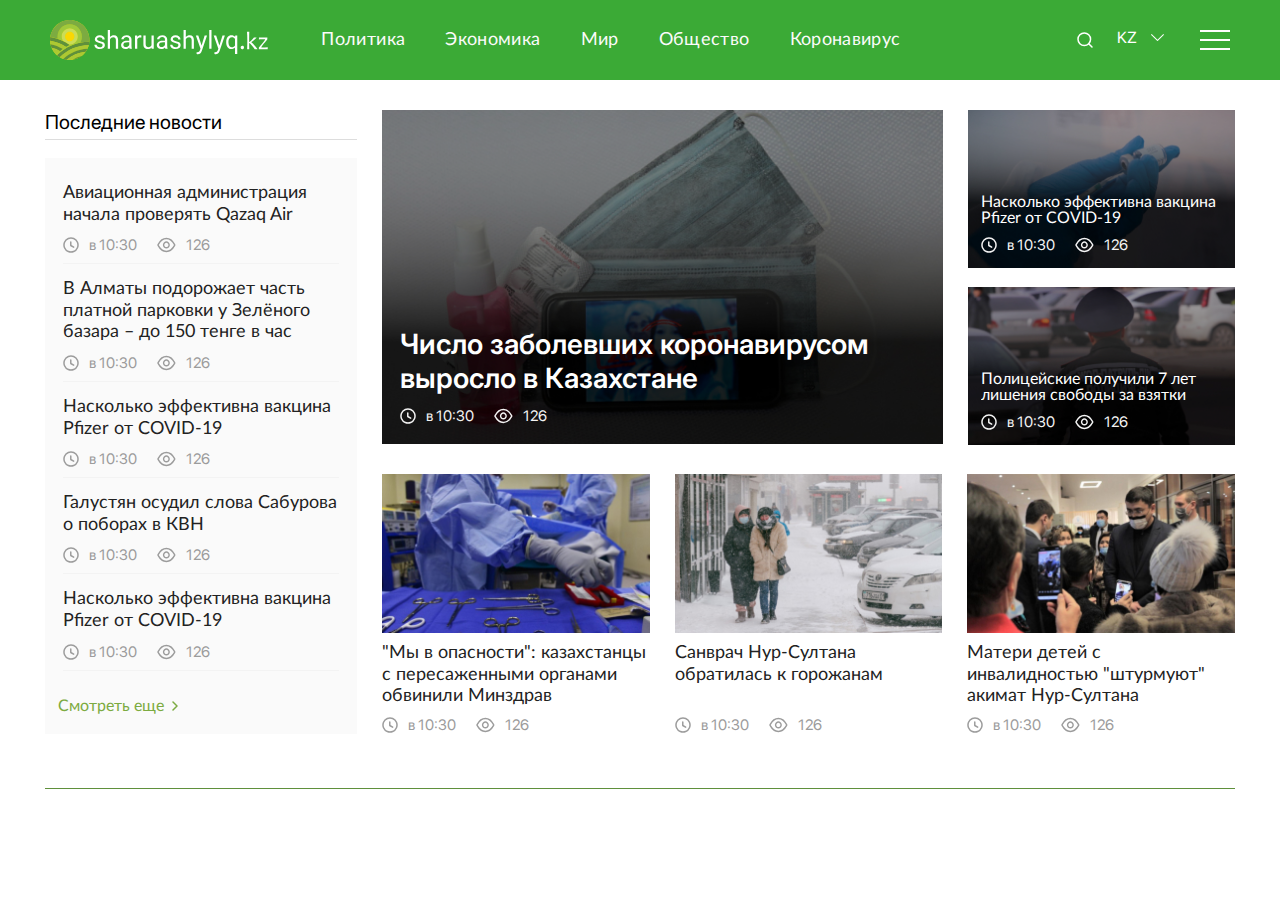
==== index.html @ c1988537 "finished block__1 - responsive" ====
<!DOCTYPE html>
<html lang="en">
  <head>
    <meta charset="UTF-8" />
    <meta name="viewport" content="width=device-width, initial-scale=1.0" />
    <title>Sharuashylyq.kz</title>
    <link rel="shortcut icon" href="img/icons/Sharua__favicon.svg" />
    <link rel="stylesheet" href="lips/fontawesome/all.min.css" />
    <link
      rel="stylesheet"
      href="https://cdnjs.cloudflare.com/ajax/libs/animate.css/4.1.1/animate.min.css"
    />
    <link
      rel="stylesheet"
      href="https://cdnjs.cloudflare.com/ajax/libs/animate.css/4.1.1/animate.min.css"
    />

    <link rel="stylesheet" href="css/slick.css" />
    <link rel="stylesheet" href="css/style.css" />
  </head>
  <body>
    <header class="header">
  <div class="header__container">
    <div class="header__body">
      <a href="#" class="header__logo">
        <img src="img/logo/logo.svg" alt="" />
      </a>

      <div class="header__content">
        <div class="header__menu__desk">
          <ul class="header__list">
            <div class="header__list__links">
              <li>
                <a href="" class="header__link">Политика</a>
              </li>
              <li>
                <a href="" class="header__link">Экономика</a>
              </li>
              <li>
                <a href="" class="header__link">Мир</a>
              </li>
              <li>
                <a href="" class="header__link">Общество</a>
              </li>
              <li>
                <a href="" class="header__link">Коронавирус</a>
              </li>
            </div>

            <div class="lang__singin">
              <div class="header__menu__singin">
                <div class="sing_in">
                  <form class="search__header__form" action="/news/search">
                    <input
                      class="search__header"
                      type="text"
                      placeholder="Поиск"
                    />
                  </form>
                  <div class="sing__in__button">
                    <img src="img/icons/Loupe.svg" alt="" />
                  </div>
                </div>
              </div>

              <div class="header__menu__lang">
                <div class="header__menu__language">
                  <div class="drop__language">
                    <a onclick="myFunction()" class="drop__language__btn">
                      KZ
                    </a>

                    <div class="drop__language__content" id="drop__language">
                      <a href="">KZ</a>
                      <a href="">RUS</a>
                      <a href="">ENG</a>
                    </div>
                  </div>
                </div>
              </div>
            </div>
          </ul>
        </div>

        <nav class="header__menu toggle">
          <div class="header__menu__logo_cross">
            <div class="logo__img">
              <img src="img/logo/logo_toggle_menu.svg" alt="" />
            </div>
            <div class="cross">
              <div class="cross__item"></div>
            </div>
          </div>

          <ul class="header__list">
            <div class="social__icons">
              <p>Мы в соц. сетях:</p>
              <div class="social__icons__items">
                <ul>
                  <li>
                    <a href=""><img src="img/icons/Facebook.svg" alt="" /></a>
                  </li>
                  <li>
                    <a href=""><img src="img/icons/Vk.svg" alt="" /></a>
                  </li>
                  <li>
                    <a href=""><img src="img/icons/WhatsApp.svg" alt="" /></a>
                  </li>
                  <li>
                    <a href=""><img src="img/icons/Telegram.svg" alt="" /></a>
                  </li>
                  <li>
                    <a href=""><img src="img/icons/Twitter.svg" alt="" /></a>
                  </li>
                </ul>
              </div>
            </div>
            <div class="site__info">
              <ul>
                <li><a href="">О проекте</a></li>
                <li><a href="">Контакты</a></li>
                <li><a href="">Реклама</a></li>
              </ul>
            </div>

            <div class="header__list__links">
              <li>
                <a href="" class="header__link">Политика</a>
              </li>
              <li>
                <a href="" class="header__link">Спорт</a>
              </li>
              <li>
                <a href="" class="header__link">Экономика</a>
              </li>
              <li>
                <a href="" class="header__link">Общество</a>
              </li>
              <li>
                <a href="" class="header__link">Мир</a>
              </li>

              <li>
                <a href="" class="header__link">Коронавирус</a>
              </li>
              <li>
                <a href="" class="header__link">Новости мира</a>
              </li>
              <li>
                <a href="" class="header__link">Видео</a>
              </li>
              <li>
                <a href="" class="header__link">Фото</a>
              </li>
            </div>
            <div class="sing__lang__adapted">
              <div class="header__msing__in__buttonenu__lang adapted">
                <div class="header__menu__language">
                  <div class="drop__language">
                    <a onclick="myFunction()" class="drop__language__btn">
                      KZ
                    </a>

                    <div class="drop__language__content" id="drop__language">
                      <a href="">KZ</a>
                      <a href="">RUS</a>
                      <a href="">ENG</a>
                    </div>
                  </div>
                </div>
              </div>
              <div class="header__menu__singin adapted">
                <div class="sing_in">
                  <div class="sing__in__button">
                    <i class="fas fa-search"></i>
                  </div>
                  <form class="search__header__form" action="/news/search">
                    <input
                      class="search__header"
                      type="text"
                      placeholder="Поиск"
                    />
                  </form>
                </div>
              </div>
            </div>
          </ul>
        </nav>
        <div class="header__burger">
          <span></span>
        </div>
      </div>
    </div>
  </div>
</header>


    <div class="block__1">
      <div class="container">
        <div class="block__1__content">
          <div class="scroll__news">
            <a href="" class="scroll__news__title">Последние новости</a>
            <div class="scroll__news__block">
              <div class="scroll__news__block__content">
                <div class="scroll__news__item">
                  <a href="">
                    Авиационная администрация начала проверять Qazaq Air
                  </a>
                  <div class="scroll__news__item__info">
                    <img
                      class="watches"
                      src="img/block__1/icons/watches.svg"
                      alt=""
                    />
                    <p class="watches__text">в 10:30</p>
                    <img
                      class="eyes"
                      src="img/block__1/icons/eyes.svg"
                      alt=""
                    />
                    <p>126</p>
                  </div>
                </div>
                <div class="scroll__news__item">
                  <a href="">
                    В Алматы подорожает часть платной парковки у Зелёного базара
                    – до 150 тенге в час
                  </a>
                  <div class="scroll__news__item__info">
                    <img
                      class="watches"
                      src="img/block__1/icons/watches.svg"
                      alt=""
                    />
                    <p class="watches__text">в 10:30</p>
                    <img
                      class="eyes"
                      src="img/block__1/icons/eyes.svg"
                      alt=""
                    />
                    <p>126</p>
                  </div>
                </div>
                <div class="scroll__news__item">
                  <a href="">
                    Насколько эффективна вакцина Pfizer от COVID-19
                  </a>
                  <div class="scroll__news__item__info">
                    <img
                      class="watches"
                      src="img/block__1/icons/watches.svg"
                      alt=""
                    />
                    <p class="watches__text">в 10:30</p>
                    <img
                      class="eyes"
                      src="img/block__1/icons/eyes.svg"
                      alt=""
                    />
                    <p>126</p>
                  </div>
                </div>
                <div class="scroll__news__item">
                  <a href="">
                    Галустян осудил слова Сабурова о поборах в КВН
                  </a>
                  <div class="scroll__news__item__info">
                    <img
                      class="watches"
                      src="img/block__1/icons/watches.svg"
                      alt=""
                    />
                    <p class="watches__text">в 10:30</p>
                    <img
                      class="eyes"
                      src="img/block__1/icons/eyes.svg"
                      alt=""
                    />
                    <p>126</p>
                  </div>
                </div>
                <div class="scroll__news__item">
                  <a href="">
                    Насколько эффективна вакцина Pfizer от COVID-19
                  </a>
                  <div class="scroll__news__item__info">
                    <img
                      class="watches"
                      src="img/block__1/icons/watches.svg"
                      alt=""
                    />
                    <p class="watches__text">в 10:30</p>
                    <img
                      class="eyes"
                      src="img/block__1/icons/eyes.svg"
                      alt=""
                    />
                    <p>126</p>
                  </div>
                </div>
                <div class="scroll__news__item">
                  <a href="">
                    Авиационная администрация начала проверять Qazaq Air
                  </a>
                  <div class="scroll__news__item__info">
                    <img
                      class="watches"
                      src="img/block__1/icons/watches.svg"
                      alt=""
                    />
                    <p class="watches__text">в 10:30</p>
                    <img
                      class="eyes"
                      src="img/block__1/icons/eyes.svg"
                      alt=""
                    />
                    <p>126</p>
                  </div>
                </div>
              </div>
              <div class="scroll__news__link">
                <a href="">
                  <p>Смотреть еще</p>
                  <img src="img/block__1/icons/arrow__right.svg" alt=""
                /></a>
              </div>
            </div>
          </div>

          <div class="main__news">
            <div class="main__news__up">
              <div class="main__news__up__faund">
                <div class="main__news__up__faund__left">
                  <div class="main__news__up__faund__cnt">
                    <a href="">
                      <div class="faund__right">
                        <div class="img">
                          <img src="img/block__1/img_1.jpg" alt="" />
                        </div>
                        <div class="faund__right__content main">
                          <a href=""
                            >Число заболевших коронавирусом выросло в
                            Казахстане</a
                          >
                          <div class="scroll__news__item__info sub">
                            <img
                              class="watches"
                              src="img/block__1/icons/watches_sub.svg"
                              alt=""
                            />
                            <p class="watches__text">в 10:30</p>
                            <img
                              class="eyes"
                              src="img/block__1/icons/eye_sub.svg"
                              alt=""
                            />
                            <p>126</p>
                          </div>
                        </div>
                      </div>
                    </a>
                  </div>
                </div>
                <div class="main__news__up__faund__right">
                  <a href="">
                    <div class="faund__right sub">
                      <div class="img">
                        <img src="img/block__1/img_2.jpg" alt="" />
                      </div>
                      <div class="faund__right__content">
                        <a href=""
                          >Насколько эффективна вакцина Pfizer от COVID-19</a
                        >
                        <div class="scroll__news__item__info sub">
                          <img
                            class="watches"
                            src="img/block__1/icons/watches_sub.svg"
                            alt=""
                          />
                          <p class="watches__text">в 10:30</p>
                          <img
                            class="eyes"
                            src="img/block__1/icons/eye_sub.svg"
                            alt=""
                          />
                          <p>126</p>
                        </div>
                      </div>
                    </div>
                  </a>

                  <div class="faund__right sub">
                    <a href="">
                      <div class="img">
                        <img src="img/block__1/img_3.jpg" alt="" />
                      </div>
                      <div class="faund__right__content">
                        <a href=""
                          >Полицейские получили 7 лет лишения свободы за взятки
                        </a>
                        <div class="scroll__news__item__info sub">
                          <img
                            class="watches"
                            src="img/block__1/icons/watches_sub.svg"
                            alt=""
                          />
                          <p class="watches__text">в 10:30</p>
                          <img
                            class="eyes"
                            src="img/block__1/icons/eye_sub.svg"
                            alt=""
                          />
                          <p>126</p>
                        </div>
                      </div>
                    </a>
                  </div>
                </div>
              </div>
              <div class="main__news__down">
                <div class="main__news__down__item">
                  <a href=""
                    ><div class="img">
                      <img src="img/block__1/img_4.jpg" alt="" />
                    </div>
                    <h4 class="main__news__down__item">
                      "Мы в опасности": казахстанцы с пересаженными органами
                      обвинили Минздрав
                    </h4>
                    <div class="scroll__news__item__info bb_reset">
                      <img
                        class="watches"
                        src="img/block__1/icons/watches.svg"
                        alt=""
                      />
                      <p class="watches__text">в 10:30</p>
                      <img
                        class="eyes"
                        src="img/block__1/icons/eyes.svg"
                        alt=""
                      />
                      <p>126</p>
                    </div></a
                  >
                </div>
                <div class="main__news__down__item">
                  <a href="">
                    <div class="img">
                      <img src="img/block__1/img_5.jpg" alt="" />
                    </div>
                    <h4 class="main__news__down__item">
                      Санврач Нур-Султана обратилась к горожанам
                    </h4>
                    <div class="scroll__news__item__info bb_reset">
                      <img
                        class="watches"
                        src="img/block__1/icons/watches.svg"
                        alt=""
                      />
                      <p class="watches__text">в 10:30</p>
                      <img
                        class="eyes"
                        src="img/block__1/icons/eyes.svg"
                        alt=""
                      />
                      <p>126</p>
                    </div>
                  </a>
                </div>
                <div class="main__news__down__item">
                  <a href="">
                    <div class="img">
                      <img src="img/block__1/img_6.jpg" alt="" />
                    </div>
                    <h4 class="main__news__down__item">
                      Матери детей с инвалидностью "штурмуют" акимат Нур-Султана
                    </h4>
                    <div class="scroll__news__item__info bb_reset">
                      <img
                        class="watches"
                        src="img/block__1/icons/watches.svg"
                        alt=""
                      />
                      <p class="watches__text">в 10:30</p>
                      <img
                        class="eyes"
                        src="img/block__1/icons/eyes.svg"
                        alt=""
                      />
                      <p>126</p>
                    </div>
                  </a>
                </div>
              </div>
            </div>
          </div>

          <div class="main__news__slider">
            <div class="slider">
              <div class="slider__item filter">
                <div class="faund__right">
                  <a href="">
                    <div class="img">
                      <img src="img/block__1/img_1.jpg" alt="" />
                    </div>
                    <div class="faund__right__content main">
                      <a href=""
                        >Число заболевших коронавирусом выросло в Казахстане</a
                      >
                      <div class="scroll__news__item__info sub">
                        <img
                          class="watches"
                          src="img/block__1/icons/watches_sub.svg"
                          alt=""
                        />
                        <p class="watches__text">в 10:30</p>
                        <img
                          class="eyes"
                          src="img/block__1/icons/eye_sub.svg"
                          alt=""
                        />
                        <p>126</p>
                      </div>
                    </div></a
                  >
                </div>
              </div>
              <div class="slider__item">
                <div class="faund__right">
                  <a href="">
                    <div class="img">
                      <img src="img/block__1/img_2.jpg" alt="" />
                    </div>
                    <div class="faund__right__content main">
                      <a href=""
                        >Насколько эффективна вакцина Pfizer от COVID-19</a
                      >
                      <div class="scroll__news__item__info sub">
                        <img
                          class="watches"
                          src="img/block__1/icons/watches_sub.svg"
                          alt=""
                        />
                        <p class="watches__text">в 10:30</p>
                        <img
                          class="eyes"
                          src="img/block__1/icons/eye_sub.svg"
                          alt=""
                        />
                        <p>126</p>
                      </div>
                    </div></a
                  >
                </div>
              </div>
              <div class="slider__item filter">
                <div class="faund__right">
                  <a href=""
                    ><div class="img">
                      <img src="img/block__1/img_3.jpg" alt="" />
                    </div>
                    <div class="faund__right__content main">
                      <a href=""
                        >Полицейские получили 7 лет лишения свободы за взятки
                      </a>
                      <div class="scroll__news__item__info sub">
                        <img
                          class="watches"
                          src="img/block__1/icons/watches_sub.svg"
                          alt=""
                        />
                        <p class="watches__text">в 10:30</p>
                        <img
                          class="eyes"
                          src="img/block__1/icons/eye_sub.svg"
                          alt=""
                        />
                        <p>126</p>
                      </div>
                    </div></a
                  >
                </div>
              </div>
              <div class="slider__item">
                <div class="faund__right">
                  <a href=""
                    ><div class="img">
                      <img src="img/block__1/img_4.jpg" alt="" />
                    </div>
                    <div class="faund__right__content main">
                      <a href=""
                        >"Мы в опасности": казахстанцы с пересаженными органами
                        обвинили Минздрав</a
                      >
                      <div class="scroll__news__item__info sub">
                        <img
                          class="watches"
                          src="img/block__1/icons/watches_sub.svg"
                          alt=""
                        />
                        <p class="watches__text">в 10:30</p>
                        <img
                          class="eyes"
                          src="img/block__1/icons/eye_sub.svg"
                          alt=""
                        />
                        <p>126</p>
                      </div>
                    </div></a
                  >
                </div>
              </div>
              <div class="slider__item">
                <div class="faund__right">
                  <a href="">
                    <div class="img">
                      <img src="img/block__1/img_5.jpg" alt="" />
                    </div>
                    <div class="faund__right__content main">
                      <a href="">Санврач Нур-Султана обратилась к горожанам</a>
                      <div class="scroll__news__item__info sub">
                        <img
                          class="watches"
                          src="img/block__1/icons/watches_sub.svg"
                          alt=""
                        />
                        <p class="watches__text">в 10:30</p>
                        <img
                          class="eyes"
                          src="img/block__1/icons/eye_sub.svg"
                          alt=""
                        />
                        <p>126</p>
                      </div>
                    </div>
                  </a>
                </div>
              </div>
              <div class="slider__item">
                <div class="faund__right">
                  <a href="">
                    <div class="img">
                      <img src="img/block__1/img_6.jpg" alt="" />
                    </div>
                    <div class="faund__right__content main">
                      <a href=""
                        >Матери детей с инвалидностью "штурмуют" акимат
                        Нур-Султана
                      </a>
                      <div class="scroll__news__item__info sub">
                        <img
                          class="watches"
                          src="img/block__1/icons/watches_sub.svg"
                          alt=""
                        />
                        <p class="watches__text">в 10:30</p>
                        <img
                          class="eyes"
                          src="img/block__1/icons/eye_sub.svg"
                          alt=""
                        />
                        <p>126</p>
                      </div>
                    </div></a
                  >
                </div>
              </div>
            </div>
          </div>
        </div>
      </div>
    </div>

    

    <script src="js/jq/jquery.js"></script>
    <script src="js/slick.min.js"></script>
    <script src="js/script.js"></script>
  </body>
</html>
---- css/style.css ----
@charset "UTF-8";
@import url("https://fonts.googleapis.com/css2?family=Inter&display=swap");
/*font-family: 'Inter', sans-serif;*/
@font-face {
  font-family: "SFProDisplay";
  src: url("fonts/SFProDisplay-Regular.eot");
  src: local("☺"), url("../fonts/SFProDisplay-Regular.woff") format("woff"), url("../fonts/SFProDisplay-Regular.ttf") format("truetype"), url("../fonts/SFProDisplay-Regular.svg") format("svg");
  font-weight: 400;
  font-style: normal; }

@font-face {
  font-family: "Lato";
  src: url("fonts/Lato-Regular.eot");
  src: local("☺"), url("../fonts/Lato-Regular.woff") format("woff"), url("../fonts/Lato-Regular.ttf") format("truetype"), url("../fonts/Lato-Regular.svg") format("svg");
  font-weight: normal;
  font-style: normal; }

/*Обнуление*/
* {
  padding: 0;
  margin: 0;
  border: 0; }

*,
*:before,
*:after {
  -moz-box-sizing: border-box;
  -webkit-box-sizing: border-box;
  box-sizing: border-box; }

:focus,
:active {
  outline: none; }

a:focus,
a:active {
  outline: none; }

nav,
footer,
header,
aside {
  display: block; }

html,
body {
  height: 100%;
  width: 100%;
  font-size: 100%;
  line-height: 1;
  font-size: 14px;
  font-family: "SFProDisplay";
  -ms-text-size-adjust: 100%;
  -moz-text-size-adjust: 100%;
  -webkit-text-size-adjust: 100%; }

input,
button,
textarea {
  font-family: inherit; }

input::-ms-clear {
  display: none; }

button {
  cursor: pointer; }

button::-moz-focus-inner {
  padding: 0;
  border: 0; }

a,
a:visited {
  text-decoration: none; }

a:hover {
  text-decoration: none; }

ul li {
  list-style: none; }

img {
  vertical-align: top; }

h1,
h2,
h3,
h4,
h5,
h6 {
  font-size: inherit;
  font-weight: 400; }

h3 {
  font-family: "Inter", sans-serif; }

h4 {
  font-family: "Lato"; }

/*--------------------*/
/*Header*/
.header__container {
  max-width: 1200px;
  margin: 0px auto;
  padding: 0px 10px; }

.header {
  position: fixed;
  width: 100%;
  top: 0;
  left: 0;
  z-index: 50; }

.header:before {
  content: "";
  position: absolute;
  top: 0;
  left: 0;
  width: 100%;
  height: 100%;
  background-color: #3baa36;
  z-index: 2; }

.header__body {
  position: relative;
  display: -webkit-box;
  display: -ms-flexbox;
  display: flex;
  height: 80px;
  -webkit-box-align: center;
  -ms-flex-align: center;
  align-items: center;
  -webkit-box-pack: justify;
  -ms-flex-pack: justify;
  justify-content: space-between; }
  @media (max-width: 991px) {
    .header__body {
      height: 50px; } }

.header__logo {
  overflow: hidden;
  position: relative;
  z-index: 3;
  min-width: 160px; }

.header__logo img {
  width: 100%;
  -o-object-fit: cover;
  object-fit: cover; }

.header__burger {
  display: block; }

.header__menu {
  -webkit-box-flex: 0;
  -ms-flex: 0 0 75%;
  flex: 0 0 75%; }

.header__list {
  display: -webkit-box;
  display: -ms-flexbox;
  display: flex;
  position: relative;
  -webkit-box-align: center;
  -ms-flex-align: center;
  align-items: center;
  -webkit-box-pack: justify;
  -ms-flex-pack: justify;
  justify-content: space-between;
  z-index: 2; }
  @media (max-width: 991px) {
    .header__list {
      -webkit-box-pack: end;
      -ms-flex-pack: end;
      justify-content: flex-end; } }

.header__list__links {
  display: -webkit-box;
  display: -ms-flexbox;
  display: flex;
  -webkit-box-pack: justify;
  -ms-flex-pack: justify;
  justify-content: space-between; }
  @media (max-width: 991px) {
    .header__list__links {
      display: none; } }

.header__list li {
  list-style: none;
  margin: 0px 40px 0px 0px; }
  @media (max-width: 1200px) {
    .header__list li {
      margin: 0px 5px 0px 20px; } }

.header__link {
  font-style: normal;
  font-weight: normal;
  font-size: 18px;
  line-height: 100%;
  letter-spacing: 0.02em;
  text-transform: capitalize;
  font-family: "Lato";
  color: #fbfbfb; }
  @media (max-width: 1200px) {
    .header__link {
      font-size: 16px; } }

.sing__lang__adapted {
  display: none;
  margin: 0px 0px 20px 0px; }
  @media (max-width: 991px) {
    .sing__lang__adapted .header__menu__language {
      margin: 0px 5px 0px 0px; }
      .sing__lang__adapted .header__menu__language .drop__language .drop__language__btn {
        color: #000; } }
  @media (max-width: 767px) {
    .sing__lang__adapted {
      display: -webkit-box;
      display: -ms-flexbox;
      display: flex; } }

.header__menu.active {
  right: 0; }

.header__menu {
  position: fixed;
  right: -100%;
  top: 0;
  width: 400px;
  height: 100%;
  overflow: auto;
  -webkit-transition: all 0.5s ease 0s;
  -o-transition: all 0.5s ease 0s;
  transition: all 0.5s ease 0s;
  background-color: #fff;
  -webkit-box-shadow: -2px 0px 13px #00000059;
  box-shadow: -2px 0px 13px #00000059;
  padding: 27px 10px 20px 25px;
  z-index: 3;
  scrollbar-color: #00000056 #fff;
  /* «цвет ползунка» «цвет полосы скроллбара» */
  scrollbar-width: thin; }
  .header__menu::-webkit-scrollbar {
    width: 5px;
    height: 10px; }
  .header__menu::-webkit-scrollbar-thumb {
    width: 5px;
    height: 10px;
    background-color: #00000056; }
  @media (max-width: 480px) {
    .header__menu {
      width: 335px;
      padding: 18px 10px 20px 17px; } }
  @media (max-width: 400px) {
    .header__menu {
      width: 300px;
      padding: 18px 10px 20px 17px; } }

.cross {
  cursor: pointer;
  width: 30px;
  height: 30px;
  position: relative;
  margin: 0px 0px 0px 0px; }
  .cross .cross__item {
    width: 30px;
    height: 30px;
    position: relative; }
    .cross .cross__item::before {
      content: "";
      width: 25px;
      height: 2px;
      background-color: #9c9c9c;
      position: absolute;
      top: 14px;
      -webkit-transform: rotate(-45deg);
      -ms-transform: rotate(-45deg);
      transform: rotate(-45deg); }
    .cross .cross__item::after {
      content: "";
      width: 25px;
      height: 2px;
      background-color: #9c9c9c;
      position: absolute;
      top: 14px;
      -webkit-transform: rotate(45deg);
      -ms-transform: rotate(45deg);
      transform: rotate(45deg); }

@media (max-width: 767px) {
  body.lock {
    overflow: hidden; }
  .header__list {
    display: block; }
  .header__list li {
    margin: 0px 0px 20px 0px; }
  .header__link {
    font-size: 24px; } }

.header__burger {
  display: block;
  position: relative;
  width: 30px;
  height: 20px;
  position: relative;
  z-index: 2;
  cursor: pointer; }

.header__burger span {
  position: absolute;
  background-color: #fff;
  position: absolute;
  left: 0;
  width: 100%;
  height: 2px;
  top: 9px;
  -webkit-transition: all 0.3s ease 0s;
  -o-transition: all 0.3s ease 0s;
  transition: all 0.3s ease 0s; }

.header__burger.active:before,
.header__burger.active:after {
  background-color: #666666; }

.header__burger:before,
.header__burger:after {
  content: "";
  background-color: #fff;
  position: absolute;
  width: 100%;
  height: 2px;
  left: 0;
  -webkit-transition: all 0.3s ease 0s;
  -o-transition: all 0.3s ease 0s;
  transition: all 0.3s ease 0s; }

.header__burger:before {
  top: 0; }

.header__burger:after {
  bottom: 0; }

.header__burger.active span {
  -webkit-transform: scale(0);
  -ms-transform: scale(0);
  transform: scale(0); }

.header__burger.active:before {
  -webkit-transform: rotate(45deg);
  -ms-transform: rotate(45deg);
  transform: rotate(45deg);
  top: 9px; }

.header__burger.active:after {
  -webkit-transform: rotate(-45deg);
  -ms-transform: rotate(-45deg);
  transform: rotate(-45deg);
  bottom: 9px; }

.content {
  padding: 100px 0px 0px 0px; }

.content__text {
  font-size: 18px;
  line-height: 25px; }

.content__text p {
  margin: 0px 0px 20px 0px; }

@media (max-width: 767px) {
  .content {
    padding: 70px 0px 0px 0px; } }

.header__menu__language {
  display: -webkit-box;
  display: -ms-flexbox;
  display: flex;
  -webkit-box-align: center;
  -ms-flex-align: center;
  align-items: center;
  margin: 0px 10px 5px 10px;
  cursor: pointer; }

.drop__language {
  display: -webkit-box;
  display: -ms-flexbox;
  display: flex;
  -webkit-box-align: center;
  -ms-flex-align: center;
  align-items: center;
  font-weight: normal;
  font-size: 16px;
  line-height: 120%;
  color: #0d0d0d; }
  .drop__language .drop__language__btn {
    display: -webkit-box;
    display: -ms-flexbox;
    display: flex;
    -webkit-box-align: center;
    -ms-flex-align: center;
    align-items: center;
    font-weight: normal;
    font-size: 16px;
    line-height: 120%;
    color: #fff;
    width: 48px; }
  @media (max-width: 991px) {
    .drop__language {
      font-size: 15px; } }

.header .drop__language .drop__language__btn:before {
  content: "";
  position: absolute;
  width: 9px;
  height: 1px;
  background-color: #fff;
  -webkit-transform: rotate(45deg);
  -ms-transform: rotate(45deg);
  transform: rotate(45deg);
  right: 6px;
  top: 9px; }
  @media (max-width: 767px) {
    .header .drop__language .drop__language__btn:before {
      background-color: #000; } }

.header .drop__language .drop__language__btn:after {
  content: "";
  position: absolute;
  width: 9px;
  height: 1px;
  background-color: #fff;
  -webkit-transform: rotate(-45deg);
  -ms-transform: rotate(-45deg);
  transform: rotate(-45deg);
  right: 0px;
  top: 9px; }
  @media (max-width: 767px) {
    .header .drop__language .drop__language__btn:after {
      background-color: #000; } }

.drop__language {
  position: relative; }

.drop__language__content {
  display: none;
  position: absolute;
  top: 23px;
  border: 1px solid #e5e5e5;
  background-color: #fff;
  border-radius: 4px;
  z-index: 6;
  min-width: 60px; }
  .drop__language__content a {
    color: #222222;
    margin: 1px 0px 1px 0px;
    padding: 1px 7px;
    font-size: 13px;
    -webkit-transition: all ease 0.3s;
    -o-transition: all ease 0.3s;
    transition: all ease 0.3s; }
    .drop__language__content a:hover {
      background-color: #cfcfcf; }
  .drop__language__content.show {
    display: -webkit-box;
    display: -ms-flexbox;
    display: flex;
    -webkit-box-orient: vertical;
    -webkit-box-direction: reverse;
    -ms-flex-direction: column-reverse;
    flex-direction: column-reverse; }

header .header__menu__singin {
  margin: 0px 10px 0px 10px; }

@media (min-width: 767px) {
  .header__menu__lang.adapted,
  .header__menu__singin.adapted {
    display: none; } }

.header__menu__lang.adapted .search__header,
.header__menu__singin.adapted .search__header {
  background-color: unset;
  margin: 0px 0px 0px 10px;
  border-bottom: 1px solid #000;
  color: #000; }
  .header__menu__lang.adapted .search__header::-webkit-input-placeholder,
  .header__menu__singin.adapted .search__header::-webkit-input-placeholder {
    color: #000; }
  .header__menu__lang.adapted .search__header:-ms-input-placeholder,
  .header__menu__singin.adapted .search__header:-ms-input-placeholder {
    color: #000; }
  .header__menu__lang.adapted .search__header::-ms-input-placeholder,
  .header__menu__singin.adapted .search__header::-ms-input-placeholder {
    color: #000; }
  .header__menu__lang.adapted .search__header::placeholder,
  .header__menu__singin.adapted .search__header::placeholder {
    color: #000; }

@media (max-width: 1200px) {
  header .header__menu__singin {
    margin: 0px 3px 0px 10px; } }

header .header__menu__singin .sing_in {
  display: -webkit-box;
  display: -ms-flexbox;
  display: flex;
  -webkit-box-align: center;
  -ms-flex-align: center;
  align-items: center;
  font-weight: normal;
  font-size: 16px;
  line-height: 120%;
  text-transform: uppercase; }

.search__header__form {
  display: none; }

.search__header__form.show {
  display: contents; }

.sing__in__button {
  cursor: pointer; }

.search__header {
  background-color: #3baa36;
  color: #fff;
  border-bottom: 1px solid #fff;
  padding: 5px 10px 1px 3px;
  margin: 0px 12px 0px 0px;
  width: 90px; }

.search__header::-webkit-input-placeholder {
  color: #fff; }

.search__header:-ms-input-placeholder {
  color: #fff; }

.search__header::-ms-input-placeholder {
  color: #fff; }

.search__header::placeholder {
  color: #fff; }

@media (max-width: 991px) {
  header .header__menu__singin .sing_in {
    font-size: 14px; } }

header .header__menu__singin .img {
  margin: 0px 12px 0px 0px; }

@media (max-width: 991px) {
  header .header__menu__singin .img {
    margin: 0px 8px 0px 0px; } }

.header__menu__desk {
  width: 94%; }
  @media (max-width: 767px) {
    .header__menu__desk {
      display: none; } }

.lang__singin {
  display: -webkit-box;
  display: -ms-flexbox;
  display: flex; }

.header__content {
  display: -webkit-box;
  display: -ms-flexbox;
  display: flex;
  -webkit-box-align: center;
  -ms-flex-align: center;
  align-items: center;
  width: 77%;
  -webkit-box-pack: justify;
  -ms-flex-pack: justify;
  justify-content: space-between; }
  @media (max-width: 767px) {
    .header__content {
      -webkit-box-pack: end;
      -ms-flex-pack: end;
      justify-content: flex-end; } }

.header__menu.toggle .header__list .header__list__links {
  display: -webkit-box;
  display: -ms-flexbox;
  display: flex;
  -webkit-box-orient: vertical;
  -webkit-box-direction: normal;
  -ms-flex-direction: column;
  flex-direction: column;
  margin: 0px 0px 25px 0px; }
  .header__menu.toggle .header__list .header__list__links li {
    margin: 0px 0px 13px 0px; }
    .header__menu.toggle .header__list .header__list__links li a {
      font-weight: 500;
      font-size: 18px;
      line-height: 100%;
      color: #000000; }

.header__menu.toggle .header__list {
  display: -webkit-box;
  display: -ms-flexbox;
  display: flex;
  -webkit-box-orient: vertical;
  -webkit-box-direction: reverse;
  -ms-flex-direction: column-reverse;
  flex-direction: column-reverse;
  -webkit-box-align: start;
  -ms-flex-align: start;
  align-items: flex-start; }

.header__menu__logo_cross {
  display: -webkit-box;
  display: -ms-flexbox;
  display: flex;
  -webkit-box-align: center;
  -ms-flex-align: center;
  align-items: center;
  -webkit-box-pack: start;
  -ms-flex-pack: start;
  justify-content: flex-start;
  width: 70%;
  margin: 0px 0px 25px 0px; }
  .header__menu__logo_cross .logo__img {
    margin: 0px 50px 0px 0px; }
    @media (max-width: 480px) {
      .header__menu__logo_cross .logo__img {
        margin: 0px 30px 0px 0px; } }

.site__info {
  margin: 0px 0px 35px 0px; }
  .site__info ul {
    display: -webkit-box;
    display: -ms-flexbox;
    display: flex; }
    .site__info ul li {
      margin: 0px 30px 0px 0px; }
      @media (max-width: 480px) {
        .site__info ul li {
          margin: 0px 20px 0px 0px; } }
      .site__info ul li a {
        font-weight: normal;
        font-size: 16px;
        line-height: 100%;
        color: #000000; }

.header__list .social__icons p {
  margin: 0px 0px 12px 0px;
  font-style: normal;
  font-weight: normal;
  font-size: 16px;
  line-height: 100%;
  color: #000000; }

.header__list .social__icons__items ul {
  display: -webkit-box;
  display: -ms-flexbox;
  display: flex; }
  .header__list .social__icons__items ul li {
    margin: 0px 19px 0px 0px; }
    @media (max-width: 480px) {
      .header__list .social__icons__items ul li {
        margin: 0px 12px 0px 0px; } }

.container {
  max-width: 1230px;
  margin: 0 auto;
  padding: 0px 20px; }
  @media (max-width: 767px) {
    .container {
      padding: 0px 10px; } }

/*BLOCK__1*/
.block__1 {
  padding: 80px 0px 0px 0px; }
  @media (max-width: 991px) {
    .block__1 {
      padding: 50px 0px 0px 0px; } }

.block__1__content {
  display: -webkit-box;
  display: -ms-flexbox;
  display: flex;
  padding: 30px 0px 25px 0px;
  border-bottom: 1px solid #5f903b; }
  @media (max-width: 991px) {
    .block__1__content {
      -webkit-box-orient: vertical;
      -webkit-box-direction: reverse;
      -ms-flex-direction: column-reverse;
      flex-direction: column-reverse;
      padding: 25px 0px 25px 0px; } }
  .block__1__content .main__news {
    margin: 0px 0px 20px 0px; }
    @media (max-width: 768px) {
      .block__1__content .main__news {
        display: none; } }

.scroll__news {
  margin: 0px 25px 0px 0px;
  min-width: 290px; }
  @media (max-width: 991px) {
    .scroll__news {
      margin: 0px 0px 0px 0px; } }

.scroll__news__title {
  display: block;
  font-style: normal;
  font-weight: 500;
  font-size: 20px;
  line-height: 120%;
  color: #000000;
  border-bottom: 1px solid #dddddd;
  margin: 0px 0px 18px 0px;
  padding: 0px 0px 5px 0px; }

.scroll__news__block {
  background: #fafafa;
  padding: 25px 13px 20px 13px; }

.scroll__news__block__content {
  scrollbar-color: #3baa36 #dddddd;
  /* «цвет ползунка» «цвет полосы скроллбара» */
  scrollbar-width: thin;
  /* толщина */
  max-height: 495px;
  overflow-y: scroll;
  margin: 0px 0px 20px 0px;
  padding: 0px 5px; }
  @media (max-width: 1200px) {
    .scroll__news__block__content {
      max-height: 465px; } }
  .scroll__news__block__content::-webkit-scrollbar {
    width: 3px;
    /* ширина для вертикального скролла */
    height: 3px;
    /* высота для горизонтального скролла */
    background-color: #dddddd; }
  .scroll__news__block__content::-webkit-scrollbar-thumb {
    width: 3px;
    /* ширина для вертикального скролла */
    height: 3px;
    background-color: #3baa36;
    border-radius: 5px; }

.scroll__news__item {
  margin: 0px 0px 15px 0px; }
  .scroll__news__item a {
    display: block;
    font-family: "Lato";
    font-style: normal;
    font-weight: normal;
    font-size: 18px;
    line-height: 120%;
    color: #222222;
    margin: 0px 0px 10px 0px;
    -webkit-transition: all ease 0.3s;
    -o-transition: all ease 0.3s;
    transition: all ease 0.3s; }
    .scroll__news__item a:hover {
      color: #5f903b; }

.scroll__news__item__info {
  display: -webkit-box;
  display: -ms-flexbox;
  display: flex;
  font-style: normal;
  font-weight: normal;
  font-size: 15px;
  line-height: 120%;
  color: #9c9c9c;
  border-bottom: 1.5px solid #f3f3f3;
  padding: 0px 0px 9px 0px; }
  .scroll__news__item__info.bb_reset {
    border-bottom: unset; }
  .scroll__news__item__info.sub p {
    color: #f3f3f3; }
  .scroll__news__item__info .watches {
    margin: 0px 10px 0px 0px; }
  .scroll__news__item__info .watches__text {
    margin: 0px 20px 0px 0px; }
  .scroll__news__item__info .eyes {
    margin: 0px 10px 0px 0px; }
  .scroll__news__item__info.main__news {
    border-bottom: unset;
    padding: 0px 0px 0px 0px; }

.scroll__news__link a {
  display: -webkit-box;
  display: -ms-flexbox;
  display: flex;
  -webkit-box-align: center;
  -ms-flex-align: center;
  align-items: center; }
  .scroll__news__link a p {
    margin: 0px 8px 0px 0px;
    font-family: "Lato";
    font-style: normal;
    font-weight: normal;
    font-size: 16px;
    line-height: 100%;
    color: #7cab41; }

.main__news__up__faund {
  position: relative;
  display: -ms-grid;
  display: grid;
  -ms-grid-columns: 2.1fr 1fr;
  grid-template-columns: 2.1fr 1fr;
  -webkit-column-gap: 25px;
  column-gap: 25px;
  row-gap: 25px;
  margin: 0px 0px 10px 0px; }
  @media (max-width: 767px) {
    .main__news__up__faund {
      -ms-grid-columns: 1fr;
      grid-template-columns: 1fr;
      row-gap: 15px; } }
  .main__news__up__faund .faund__link {
    display: block;
    position: relative; }
    .main__news__up__faund .faund__link .img {
      width: 100%;
      height: 100%; }

@media (max-width: 767px) {
  .main__news__up__faund__right {
    display: -ms-grid;
    display: grid;
    -ms-grid-columns: 1fr 1fr;
    grid-template-columns: 1fr 1fr;
    -webkit-column-gap: 15px;
    column-gap: 15px;
    row-gap: 20px; } }

.main__news__up__faund__cnt {
  width: 100%; }

.faund__right {
  position: relative; }
  .faund__right .img {
    position: relative; }
    .faund__right .img::after {
      content: "";
      position: absolute;
      width: 100%;
      height: 100%;
      left: 0;
      background-color: rgba(0, 0, 0, 0.349);
      -webkit-transition: all ease 0.3s;
      -o-transition: all ease 0.3s;
      transition: all ease 0.3s; }
    .faund__right .img img {
      -o-object-fit: cover;
      object-fit: cover;
      max-width: 100%;
      height: 100%;
      width: 100%; }
  .faund__right.sub {
    margin: 0px 0px 19px 0px; }
    @media (max-width: 1200px) {
      .faund__right.sub {
        margin: 0px 0px 15px 0px; } }
    .faund__right.sub .faund__right__content {
      padding: 5px 13px; }
      .faund__right.sub .faund__right__content .scroll__news__item__info.sub {
        border-bottom: unset; }
      .faund__right.sub .faund__right__content a {
        display: block;
        font-family: "Lato";
        font-style: normal;
        font-weight: 500;
        font-size: 16px;
        line-height: 100%;
        color: #ffffff;
        margin: 0px 0px 10px 0px;
        max-height: 32px;
        overflow: hidden; }

.faund__right__content {
  position: absolute;
  bottom: 0; }
  .faund__right__content.main {
    padding: 10px 18px; }
    .faund__right__content.main a {
      display: block;
      font-family: "Inter", sans-serif;
      font-style: normal;
      font-weight: 600;
      font-size: 28px;
      line-height: 120%;
      color: #ffffff;
      margin: 0px 0px 12px 0px;
      max-height: 125px;
      overflow: hidden; }
    .faund__right__content.main .scroll__news__item__info {
      border-bottom: unset; }

.main__news__down {
  display: -ms-grid;
  display: grid;
  -ms-grid-columns: 1fr 1fr 1fr;
  grid-template-columns: 1fr 1fr 1fr;
  -webkit-column-gap: 25px;
  column-gap: 25px;
  row-gap: 25px; }
  @media (max-width: 767px) {
    .main__news__down {
      -webkit-column-gap: 15px;
      column-gap: 15px;
      row-gap: 20px; } }

.main__news__down__item a .img {
  margin: 0px 0px 10px 0px; }
  .main__news__down__item a .img img {
    max-width: 100%;
    width: 100%;
    -o-object-fit: cover;
    object-fit: cover; }

.main__news__down__item a .main__news__down__item {
  font-weight: 500;
  font-size: 18px;
  line-height: 120%;
  color: #222222;
  margin: 0px 0px 10px 0px;
  max-height: 63px;
  min-height: 63px;
  overflow: hidden; }

.main__news__slider {
  margin: 0px 0px 15px 0px; }
  @media (min-width: 769px) {
    .main__news__slider {
      display: none; } }
  .main__news__slider .slick-slider {
    min-width: 0; }
  .main__news__slider .slick-list {
    overflow: hidden; }
  .main__news__slider .slick-track {
    display: -webkit-box;
    display: -ms-flexbox;
    display: flex; }
  .main__news__slider .slider {
    position: relative; }
  @media (max-width: 767px) {
    .main__news__slider .slider {
      padding: 0px 5px; } }
  .main__news__slider .slider .slick-arrow {
    position: absolute;
    top: 51%;
    margin: -15px 0px 0px 0px;
    z-index: 10;
    font-size: 0;
    width: 30px;
    height: 31px;
    outline: none;
    cursor: pointer;
    border-radius: 50%;
    border: 1.5px solid #9c9c9c;
    background-color: unset; }
    .main__news__slider .slider .slick-arrow:hover {
      border: 1.5px solid #59aa33; }
    @media (max-width: 767px) {
      .main__news__slider .slider .slick-arrow {
        top: 51%; } }
  .main__news__slider .slider .slick-arrow.slick-prev {
    left: 0;
    -webkit-transition: all ease 0.3s;
    -o-transition: all ease 0.3s;
    transition: all ease 0.3s;
    margin: -15px 0px 0px 15px; }
    .main__news__slider .slider .slick-arrow.slick-prev::before {
      content: "";
      position: absolute;
      width: 9px;
      height: 1.5px;
      background-color: #9c9c9c;
      -webkit-transform: rotate(-45deg);
      -ms-transform: rotate(-45deg);
      transform: rotate(-45deg);
      top: 11px;
      left: 9px;
      -webkit-transition: all ease 0.3s;
      -o-transition: all ease 0.3s;
      transition: all ease 0.3s; }
    .main__news__slider .slider .slick-arrow.slick-prev::after {
      content: "";
      position: absolute;
      width: 9px;
      height: 1.5px;
      background-color: #9c9c9c;
      -webkit-transform: rotate(45deg);
      -ms-transform: rotate(45deg);
      transform: rotate(45deg);
      bottom: 10px;
      left: 9px;
      -webkit-transition: all ease 0.3s;
      -o-transition: all ease 0.3s;
      transition: all ease 0.3s; }
  .main__news__slider .slider .slick-arrow.slick-prev:hover:before {
    background-color: #59aa33; }
  .main__news__slider .slider .slick-arrow.slick-prev:hover:after {
    background-color: #59aa33; }
  .main__news__slider .slider .slick-arrow.slick-next:hover:before {
    background-color: #59aa33; }
  .main__news__slider .slider .slick-arrow.slick-next:hover:after {
    background-color: #59aa33; }
  .main__news__slider .slider .slick-arrow.slick-next {
    right: 0;
    -webkit-transition: all ease 0.3s;
    -o-transition: all ease 0.3s;
    transition: all ease 0.3s;
    margin: -15px 15px 0px 0px; }
    .main__news__slider .slider .slick-arrow.slick-next::before {
      content: "";
      position: absolute;
      width: 9px;
      height: 1.5px;
      background-color: #9c9c9c;
      -webkit-transform: rotate(45deg);
      -ms-transform: rotate(45deg);
      transform: rotate(45deg);
      top: 11px;
      left: 9px;
      -webkit-transition: all ease 0.3s;
      -o-transition: all ease 0.3s;
      transition: all ease 0.3s; }
    .main__news__slider .slider .slick-arrow.slick-next::after {
      content: "";
      position: absolute;
      width: 9px;
      height: 1.5px;
      background-color: #9c9c9c;
      -webkit-transform: rotate(-45deg);
      -ms-transform: rotate(-45deg);
      transform: rotate(-45deg);
      bottom: 10px;
      left: 9px;
      -webkit-transition: all ease 0.3s;
      -o-transition: all ease 0.3s;
      transition: all ease 0.3s; }
  .main__news__slider .slider .slick-arrow.slick-disabled {
    opacity: 0.2; }
  .main__news__slider .slider__item {
    padding: 0px 5px;
    outline: none; }
  .main__news__slider .slider__item img {
    max-width: 100%; }
  .main__news__slider .faund__right__content.main a {
    font-size: 20px; }
    @media (max-width: 420px) {
      .main__news__slider .faund__right__content.main a {
        font-size: 17px; } }
  .main__news__slider .faund__right__content.main a {
    max-height: 75px; }
  .main__news__slider .faund__right:active .img::after {
    background-color: unset; }
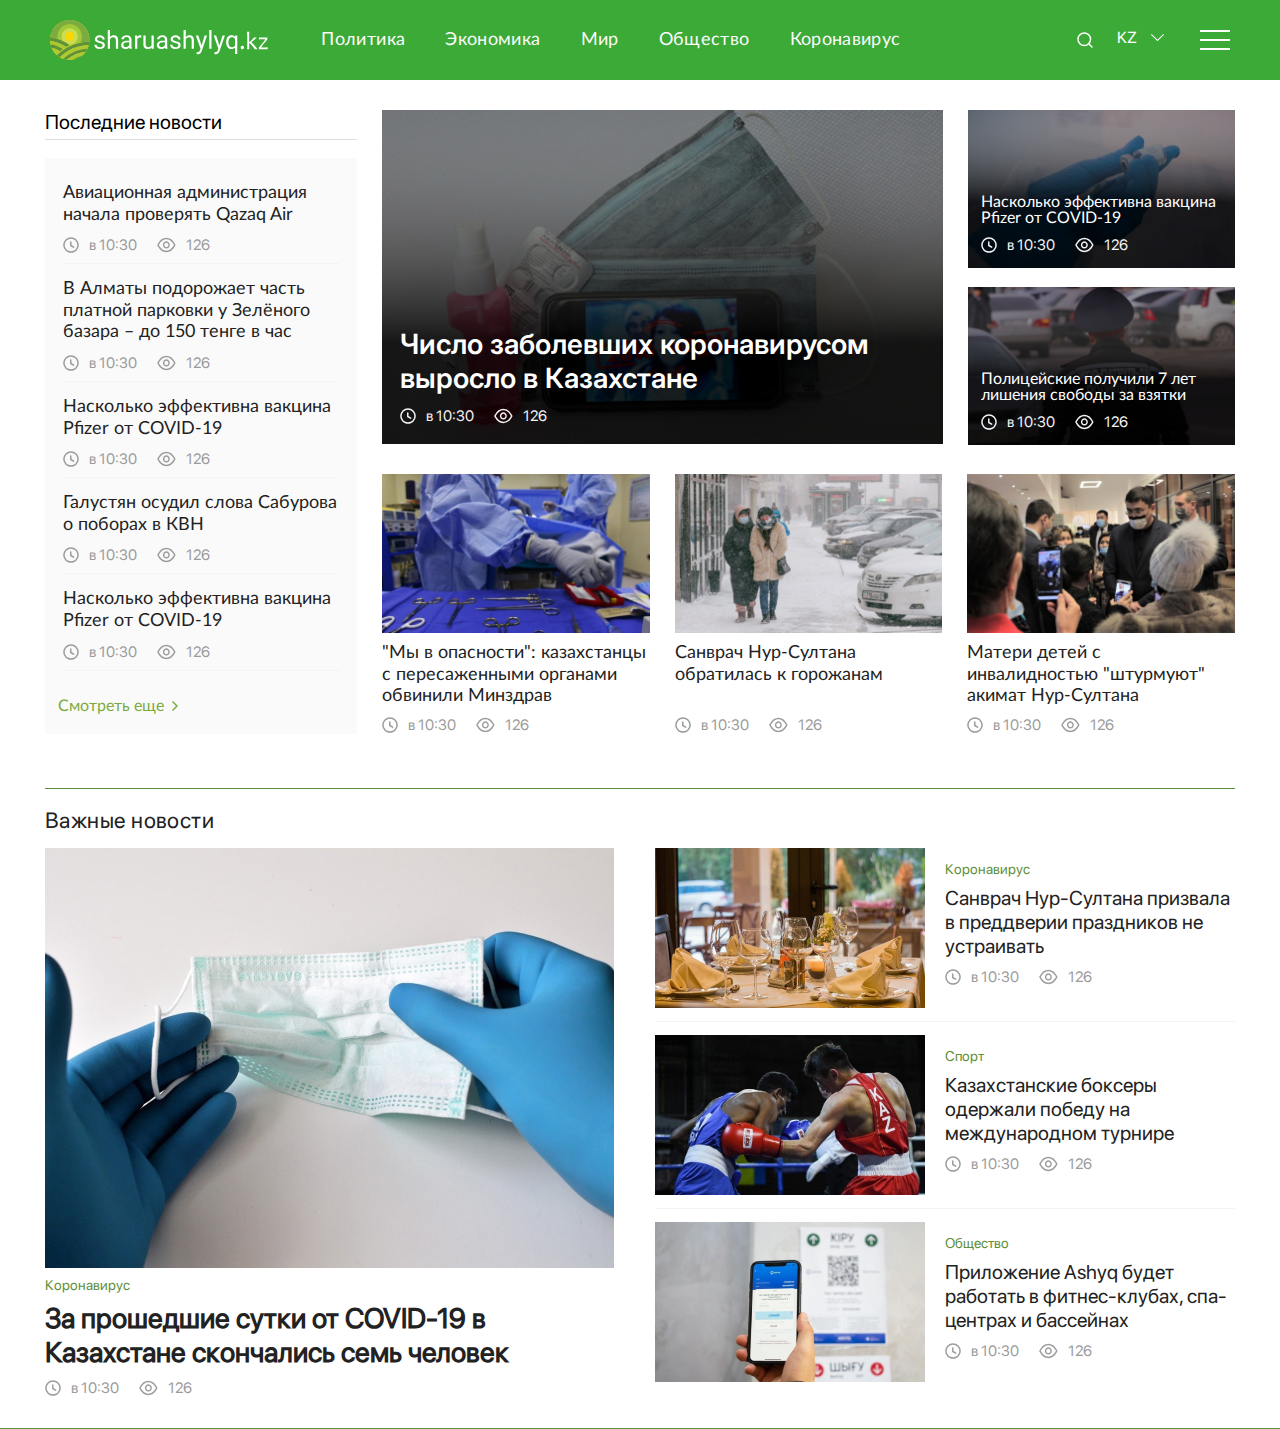
==== commit e5171422: "started block__2" ====
--- a/index.html
+++ b/index.html
@@ -671,6 +671,111 @@
       </div>
     </div>
 
+    <div class="block__2">
+      <div class="container">
+        <a href="" class="block__2__tittle">Важные новости</a>
+        <div class="block__2__content">
+          <div class="block__2__left">
+            <div class="img">
+              <img src="img/block__2/img1.jpg" alt="" />
+            </div>
+            <div class="block__2__left__content">
+              <a href="" class="block__2__rubric">Коронавирус</a>
+              <a href="" class="block__2__text"
+                >За прошедшие сутки от COVID-19 в Казахстане скончались семь
+                человек</a
+              >
+              <div class="scroll__news__item__info bb_reset">
+                <img
+                  class="watches"
+                  src="img/block__1/icons/watches.svg"
+                  alt=""
+                />
+                <p class="watches__text">в 10:30</p>
+                <img class="eyes" src="img/block__1/icons/eyes.svg" alt="" />
+                <p>126</p>
+              </div>
+            </div>
+          </div>
+          <div class="block__2__right">
+            <div class="block__2__right__item">
+              <a href="">
+                <div class="img">
+                  <img src="img/block__2/img2.jpg" alt="" />
+                </div>
+              </a>
+
+              <div class="block__2__right__content">
+                <a href="" class="block__2__rubric">Коронавирус</a>
+                <a href="" class="block__right__2__text">
+                  Санврач Нур-Султана призвала в преддверии праздников не
+                  устраивать
+                </a>
+                <div class="scroll__news__item__info bb_reset">
+                  <img
+                    class="watches"
+                    src="img/block__1/icons/watches.svg"
+                    alt=""
+                  />
+                  <p class="watches__text">в 10:30</p>
+                  <img class="eyes" src="img/block__1/icons/eyes.svg" alt="" />
+                  <p>126</p>
+                </div>
+              </div>
+            </div>
+            <div class="block__2__right__item">
+              <a href="">
+                <div class="img">
+                  <img src="img/block__2/img3.jpg" alt="" />
+                </div>
+              </a>
+
+              <div class="block__2__right__content">
+                <a href="" class="block__2__rubric">Спорт</a>
+                <a href="" class="block__right__2__text">
+                  Казахстанские боксеры одержали победу на международном турнире
+                </a>
+                <div class="scroll__news__item__info bb_reset">
+                  <img
+                    class="watches"
+                    src="img/block__1/icons/watches.svg"
+                    alt=""
+                  />
+                  <p class="watches__text">в 10:30</p>
+                  <img class="eyes" src="img/block__1/icons/eyes.svg" alt="" />
+                  <p>126</p>
+                </div>
+              </div>
+            </div>
+            <div class="block__2__right__item">
+              <a href="">
+                <div class="img">
+                  <img src="img/block__2/img4.jpg" alt="" />
+                </div>
+              </a>
+
+              <div class="block__2__right__content">
+                <a href="" class="block__2__rubric">Общество</a>
+                <a href="" class="block__right__2__text">
+                  Приложение Ashyq будет работать в фитнес-клубах, спа-центрах и
+                  бассейнах
+                </a>
+                <div class="scroll__news__item__info bb_reset">
+                  <img
+                    class="watches"
+                    src="img/block__1/icons/watches.svg"
+                    alt=""
+                  />
+                  <p class="watches__text">в 10:30</p>
+                  <img class="eyes" src="img/block__1/icons/eyes.svg" alt="" />
+                  <p>126</p>
+                </div>
+              </div>
+            </div>
+          </div>
+        </div>
+      </div>
+    </div>
     
 
     <script src="js/jq/jquery.js"></script>
--- a/css/style.css
+++ b/css/style.css
@@ -1056,3 +1056,97 @@
     max-height: 75px; }
   .main__news__slider .faund__right:active .img::after {
     background-color: unset; }
+
+/*BLOCK__2*/
+.block__2 {
+  padding: 20px 0px 20px 0px;
+  border-bottom: 1px solid #5f903b; }
+
+.block__2__tittle {
+  display: block;
+  font-style: normal;
+  font-weight: 500;
+  font-size: 22px;
+  line-height: 100%;
+  letter-spacing: 0.02em;
+  color: #222222;
+  margin: 0px 0px 17px 0px; }
+
+.block__2__content {
+  display: -ms-grid;
+  display: grid;
+  -ms-grid-columns: 1fr 1fr;
+  grid-template-columns: 1fr 1fr;
+  -webkit-column-gap: 30px;
+  column-gap: 30px;
+  row-gap: 20px; }
+
+.block__2__right__item {
+  display: -webkit-box;
+  display: -ms-flexbox;
+  display: flex;
+  padding: 0px 0px 13px 0px;
+  margin: 0px 0px 13px 0px;
+  border-bottom: 1.5px solid #f3f3f3; }
+  .block__2__right__item:last-child {
+    border-bottom: unset; }
+  .block__2__right__item .img {
+    margin: 0px 20px 0px 0px; }
+    .block__2__right__item .img img {
+      -o-object-fit: cover;
+      object-fit: cover; }
+
+.block__2__right__content {
+  display: -webkit-box;
+  display: -ms-flexbox;
+  display: flex;
+  -webkit-box-orient: vertical;
+  -webkit-box-direction: normal;
+  -ms-flex-direction: column;
+  flex-direction: column;
+  -webkit-box-pack: center;
+  -ms-flex-pack: center;
+  justify-content: center; }
+
+.block__2__rubric {
+  font-style: normal;
+  font-weight: normal;
+  font-size: 14px;
+  line-height: 100%;
+  color: #5f903b;
+  margin: 0px 0px 10px 0px; }
+
+.block__right__2__text {
+  font-style: normal;
+  font-weight: 500;
+  font-size: 20px;
+  line-height: 120%;
+  color: #222222;
+  margin: 0px 0px 10px 0px;
+  max-height: 72px;
+  overflow: hidden; }
+
+.block__2__left .img {
+  margin: 0px 0px 10px 0px; }
+  .block__2__left .img img {
+    max-width: 100%;
+    -o-object-fit: cover;
+    object-fit: cover; }
+
+.block__2__left__content {
+  display: -webkit-box;
+  display: -ms-flexbox;
+  display: flex;
+  -webkit-box-orient: vertical;
+  -webkit-box-direction: normal;
+  -ms-flex-direction: column;
+  flex-direction: column; }
+  .block__2__left__content .block__2__text {
+    font-style: normal;
+    font-weight: 600;
+    font-size: 28px;
+    line-height: 120%;
+    color: #222222;
+    margin: 0px 0px 10px 0px;
+    max-height: 70px;
+    overflow: hidden; }
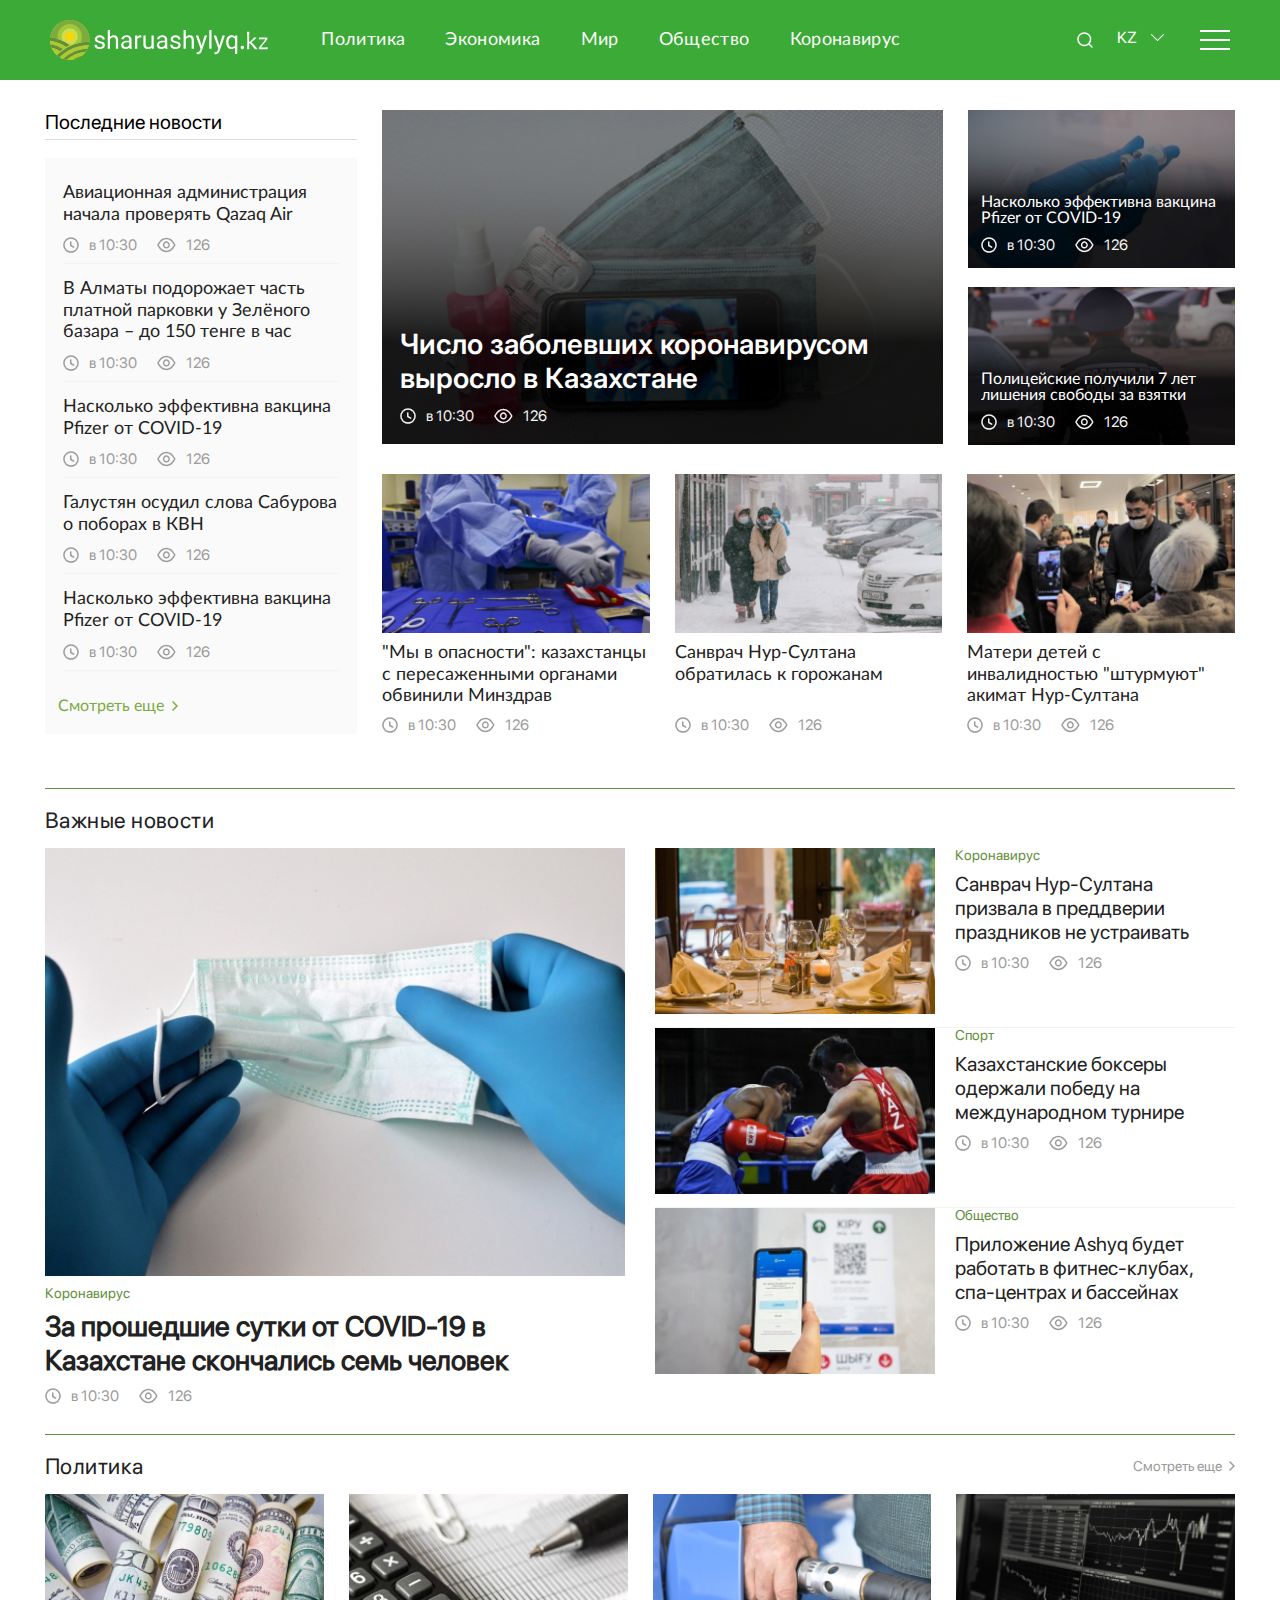
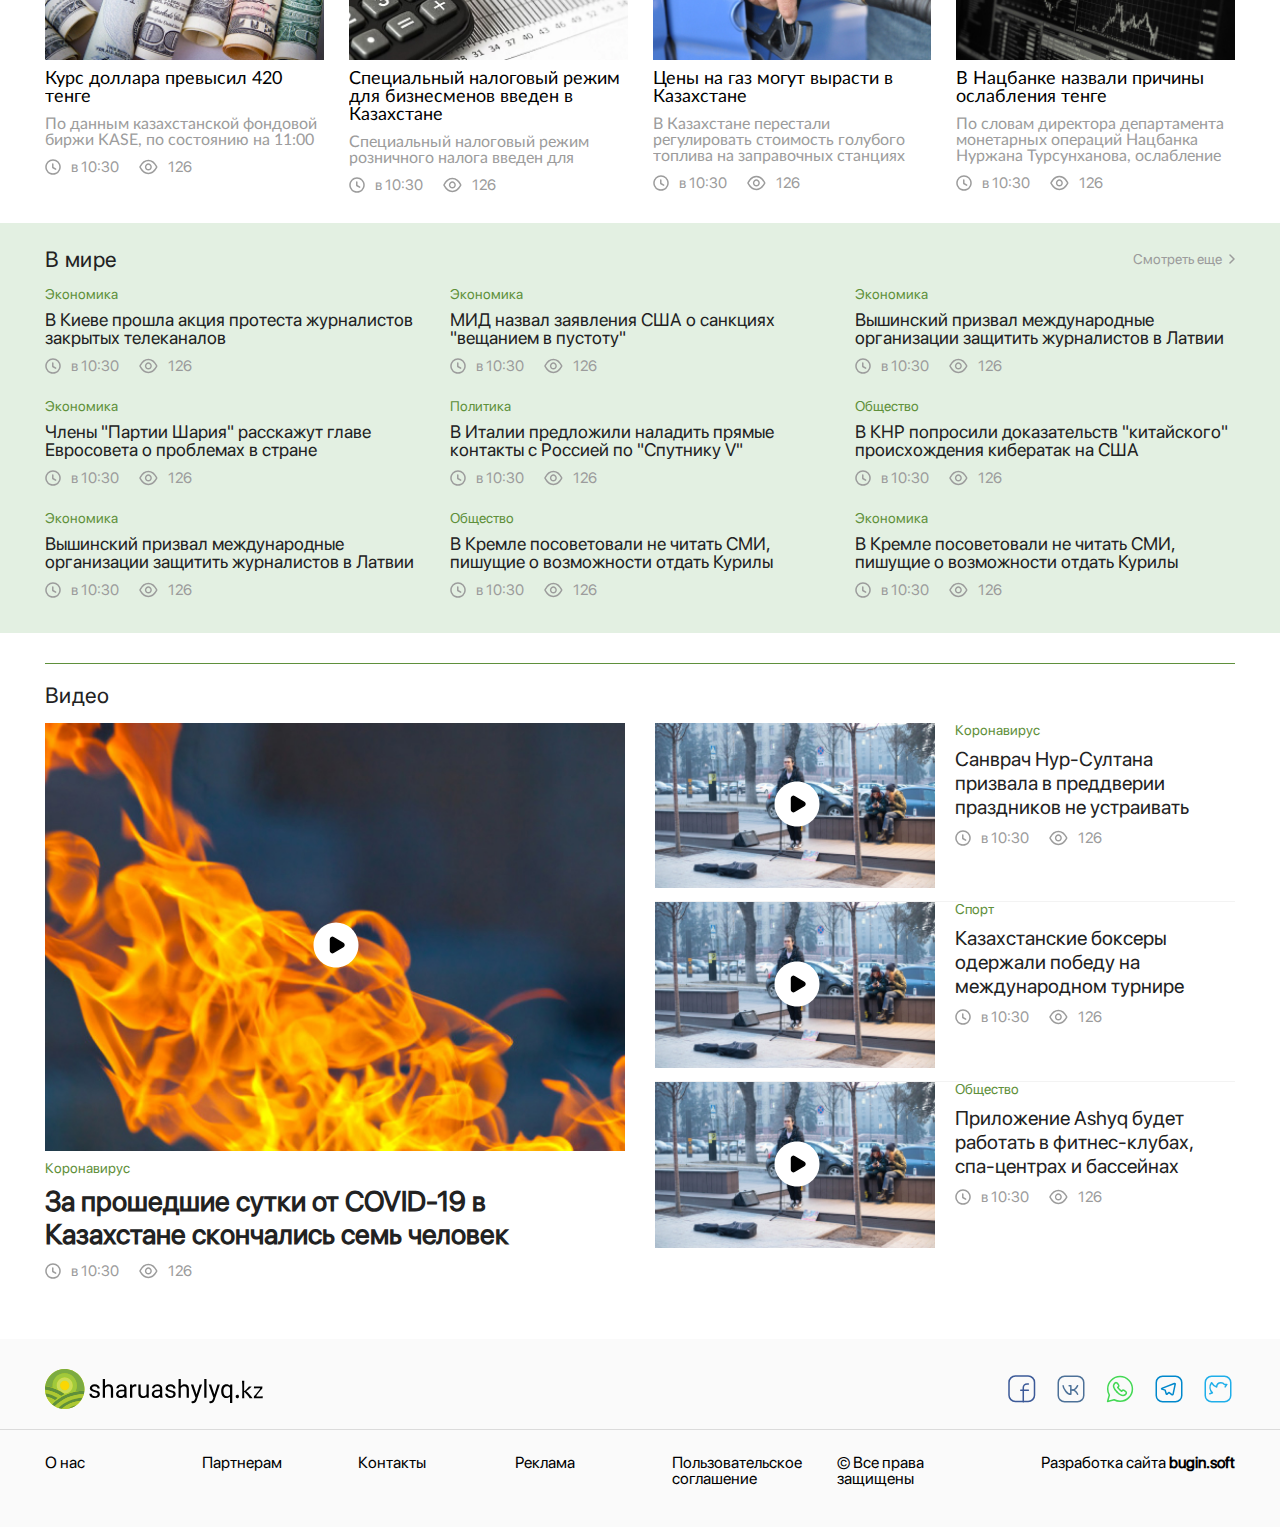
==== commit efd47297: "finised main page" ====
--- a/index.html
+++ b/index.html
@@ -776,7 +776,464 @@
         </div>
       </div>
     </div>
-    
+
+    <div class="single__rubric">
+      <div class="container">
+        <div class="single__rubric__title">
+          <a class="title" href="">Политика</a>
+          <a href="" class="link"
+            >Смотреть еще <img src="img/block__3/icons/arrow_right.svg" alt=""
+          /></a>
+        </div>
+        <div class="single__rubric__content">
+          <div class="single__rubric__item">
+            <a href="">
+              <div class="img">
+                <img src="img/block__3/Rectangle32.jpg" alt="" />
+              </div>
+              <div class="single__rubric__item__cont">
+                <h4 class="single__rubric__text">
+                  Курс доллара превысил 420 тенге
+                </h4>
+                <h4 class="single__rubric__subtext">
+                  По данным казахстанской фондовой биржи KASE, по состоянию на
+                  11:00
+                </h4>
+                <div class="scroll__news__item__info bb_reset">
+                  <img
+                    class="watches"
+                    src="img/block__1/icons/watches.svg"
+                    alt=""
+                  />
+                  <p class="watches__text">в 10:30</p>
+                  <img class="eyes" src="img/block__1/icons/eyes.svg" alt="" />
+                  <p>126</p>
+                </div>
+              </div>
+            </a>
+          </div>
+          <div class="single__rubric__item">
+            <a href="">
+              <div class="img">
+                <img src="img/block__3/Rectangle32-1.jpg" alt="" />
+              </div>
+              <div class="single__rubric__item__cont">
+                <h4 class="single__rubric__text">
+                  Специальный налоговый режим для бизнесменов введен в
+                  Казахстане
+                </h4>
+                <h4 class="single__rubric__subtext">
+                  Специальный налоговый режим розничного налога введен для
+                </h4>
+                <div class="scroll__news__item__info bb_reset">
+                  <img
+                    class="watches"
+                    src="img/block__1/icons/watches.svg"
+                    alt=""
+                  />
+                  <p class="watches__text">в 10:30</p>
+                  <img class="eyes" src="img/block__1/icons/eyes.svg" alt="" />
+                  <p>126</p>
+                </div>
+              </div>
+            </a>
+          </div>
+          <div class="single__rubric__item">
+            <a href="">
+              <div class="img">
+                <img src="img/block__3/Rectangle32-2.jpg" alt="" />
+              </div>
+              <div class="single__rubric__item__cont">
+                <h4 class="single__rubric__text">
+                  Цены на газ могут вырасти в Казахстане
+                </h4>
+                <h4 class="single__rubric__subtext">
+                  В Казахстане перестали регулировать стоимость голубого топлива
+                  на заправочных станциях
+                </h4>
+                <div class="scroll__news__item__info bb_reset">
+                  <img
+                    class="watches"
+                    src="img/block__1/icons/watches.svg"
+                    alt=""
+                  />
+                  <p class="watches__text">в 10:30</p>
+                  <img class="eyes" src="img/block__1/icons/eyes.svg" alt="" />
+                  <p>126</p>
+                </div>
+              </div>
+            </a>
+          </div>
+          <div class="single__rubric__item">
+            <a href="">
+              <div class="img">
+                <img src="img/block__3/Rectangle32-3.jpg" alt="" />
+              </div>
+              <div class="single__rubric__item__cont">
+                <h4 class="single__rubric__text">
+                  В Нацбанке назвали причины ослабления тенге
+                </h4>
+                <h4 class="single__rubric__subtext">
+                  По словам директора департамента монетарных операций Нацбанка
+                  Нуржана Турсунханова, ослабление
+                </h4>
+                <div class="scroll__news__item__info bb_reset">
+                  <img
+                    class="watches"
+                    src="img/block__1/icons/watches.svg"
+                    alt=""
+                  />
+                  <p class="watches__text">в 10:30</p>
+                  <img class="eyes" src="img/block__1/icons/eyes.svg" alt="" />
+                  <p>126</p>
+                </div>
+              </div>
+            </a>
+          </div>
+        </div>
+      </div>
+    </div>
+
+    <div class="fulscreen__block">
+      <div class="container">
+        <div class="single__rubric__title">
+          <a class="title" href="">В мире</a>
+          <a href="" class="link"
+            >Смотреть еще <img src="img/block__3/icons/arrow_right.svg" alt=""
+          /></a>
+        </div>
+        <div class="fulscreen__block__content">
+          <div class="fulscreen__block__item">
+            <a class="rubric__link" href="">Экономика</a>
+            <a href="" class="content__text"
+              >В Киеве прошла акция протеста журналистов закрытых телеканалов</a
+            >
+            <div class="scroll__news__item__info bb_reset">
+              <img
+                class="watches"
+                src="img/block__1/icons/watches.svg"
+                alt=""
+              />
+              <p class="watches__text">в 10:30</p>
+              <img class="eyes" src="img/block__1/icons/eyes.svg" alt="" />
+              <p>126</p>
+            </div>
+          </div>
+          <div class="fulscreen__block__item">
+            <a class="rubric__link" href="">Экономика</a>
+            <a href="" class="content__text"
+              >МИД назвал заявления США о санкциях "вещанием в пустоту"</a
+            >
+            <div class="scroll__news__item__info bb_reset">
+              <img
+                class="watches"
+                src="img/block__1/icons/watches.svg"
+                alt=""
+              />
+              <p class="watches__text">в 10:30</p>
+              <img class="eyes" src="img/block__1/icons/eyes.svg" alt="" />
+              <p>126</p>
+            </div>
+          </div>
+          <div class="fulscreen__block__item">
+            <a class="rubric__link" href="">Экономика</a>
+            <a href="" class="content__text"
+              >Вышинский призвал международные организации защитить журналистов
+              в Латвии</a
+            >
+            <div class="scroll__news__item__info bb_reset">
+              <img
+                class="watches"
+                src="img/block__1/icons/watches.svg"
+                alt=""
+              />
+              <p class="watches__text">в 10:30</p>
+              <img class="eyes" src="img/block__1/icons/eyes.svg" alt="" />
+              <p>126</p>
+            </div>
+          </div>
+          <div class="fulscreen__block__item">
+            <a class="rubric__link" href="">Экономика</a>
+            <a href="" class="content__text"
+              >Члены "Партии Шария" расскажут главе Евросовета о проблемах в
+              стране</a
+            >
+            <div class="scroll__news__item__info bb_reset">
+              <img
+                class="watches"
+                src="img/block__1/icons/watches.svg"
+                alt=""
+              />
+              <p class="watches__text">в 10:30</p>
+              <img class="eyes" src="img/block__1/icons/eyes.svg" alt="" />
+              <p>126</p>
+            </div>
+          </div>
+          <div class="fulscreen__block__item">
+            <a class="rubric__link" href="">Политика </a>
+            <a href="" class="content__text"
+              >В Италии предложили наладить прямые контакты с Россией по
+              "Спутнику V"</a
+            >
+            <div class="scroll__news__item__info bb_reset">
+              <img
+                class="watches"
+                src="img/block__1/icons/watches.svg"
+                alt=""
+              />
+              <p class="watches__text">в 10:30</p>
+              <img class="eyes" src="img/block__1/icons/eyes.svg" alt="" />
+              <p>126</p>
+            </div>
+          </div>
+          <div class="fulscreen__block__item">
+            <a class="rubric__link" href="">Общество </a>
+            <a href="" class="content__text"
+              >В КНР попросили доказательств "китайского" происхождения
+              кибератак на США</a
+            >
+            <div class="scroll__news__item__info bb_reset">
+              <img
+                class="watches"
+                src="img/block__1/icons/watches.svg"
+                alt=""
+              />
+              <p class="watches__text">в 10:30</p>
+              <img class="eyes" src="img/block__1/icons/eyes.svg" alt="" />
+              <p>126</p>
+            </div>
+          </div>
+          <div class="fulscreen__block__item">
+            <a class="rubric__link" href="">Экономика</a>
+            <a href="" class="content__text"
+              >Вышинский призвал международные организации защитить журналистов
+              в Латвии</a
+            >
+            <div class="scroll__news__item__info bb_reset">
+              <img
+                class="watches"
+                src="img/block__1/icons/watches.svg"
+                alt=""
+              />
+              <p class="watches__text">в 10:30</p>
+              <img class="eyes" src="img/block__1/icons/eyes.svg" alt="" />
+              <p>126</p>
+            </div>
+          </div>
+          <div class="fulscreen__block__item">
+            <a class="rubric__link" href="">Общество</a>
+            <a href="" class="content__text"
+              >В Кремле посоветовали не читать СМИ, пишущие о возможности отдать
+              Курилы</a
+            >
+            <div class="scroll__news__item__info bb_reset">
+              <img
+                class="watches"
+                src="img/block__1/icons/watches.svg"
+                alt=""
+              />
+              <p class="watches__text">в 10:30</p>
+              <img class="eyes" src="img/block__1/icons/eyes.svg" alt="" />
+              <p>126</p>
+            </div>
+          </div>
+          <div class="fulscreen__block__item">
+            <a class="rubric__link" href="">Экономика</a>
+            <a href="" class="content__text"
+              >В Кремле посоветовали не читать СМИ, пишущие о возможности отдать
+              Курилы</a
+            >
+            <div class="scroll__news__item__info bb_reset">
+              <img
+                class="watches"
+                src="img/block__1/icons/watches.svg"
+                alt=""
+              />
+              <p class="watches__text">в 10:30</p>
+              <img class="eyes" src="img/block__1/icons/eyes.svg" alt="" />
+              <p>126</p>
+            </div>
+          </div>
+        </div>
+      </div>
+    </div>
+
+    <div class="block__4">
+      <div class="block__2">
+        <div class="container">
+          <div class="block__4__content">
+            <a href="" class="block__2__tittle">Видео</a>
+            <div class="block__2__content">
+              <div class="block__2__left">
+                <a href="">
+                  <div class="img">
+                    <img src="img/block__4/img1.jpg" alt="" />
+                  </div>
+                </a>
+                <div class="block__2__left__content">
+                  <a href="" class="block__2__rubric">Коронавирус</a>
+                  <a href="" class="block__2__text"
+                    >За прошедшие сутки от COVID-19 в Казахстане скончались семь
+                    человек</a
+                  >
+                  <div class="scroll__news__item__info bb_reset">
+                    <img
+                      class="watches"
+                      src="img/block__1/icons/watches.svg"
+                      alt=""
+                    />
+                    <p class="watches__text">в 10:30</p>
+                    <img
+                      class="eyes"
+                      src="img/block__1/icons/eyes.svg"
+                      alt=""
+                    />
+                    <p>126</p>
+                  </div>
+                </div>
+              </div>
+              <div class="block__2__right">
+                <div class="block__2__right__item">
+                  <a href="">
+                    <div class="img">
+                      <img src="img/block__4/img2.jpg" alt="" />
+                    </div>
+                  </a>
+
+                  <div class="block__2__right__content">
+                    <a href="" class="block__2__rubric">Коронавирус</a>
+                    <a href="" class="block__right__2__text">
+                      Санврач Нур-Султана призвала в преддверии праздников не
+                      устраивать
+                    </a>
+                    <div class="scroll__news__item__info bb_reset">
+                      <img
+                        class="watches"
+                        src="img/block__1/icons/watches.svg"
+                        alt=""
+                      />
+                      <p class="watches__text">в 10:30</p>
+                      <img
+                        class="eyes"
+                        src="img/block__1/icons/eyes.svg"
+                        alt=""
+                      />
+                      <p>126</p>
+                    </div>
+                  </div>
+                </div>
+                <div class="block__2__right__item">
+                  <a href="">
+                    <div class="img">
+                      <img src="img/block__4/img2.jpg" alt="" />
+                    </div>
+                  </a>
+
+                  <div class="block__2__right__content">
+                    <a href="" class="block__2__rubric">Спорт</a>
+                    <a href="" class="block__right__2__text">
+                      Казахстанские боксеры одержали победу на международном
+                      турнире
+                    </a>
+                    <div class="scroll__news__item__info bb_reset">
+                      <img
+                        class="watches"
+                        src="img/block__1/icons/watches.svg"
+                        alt=""
+                      />
+                      <p class="watches__text">в 10:30</p>
+                      <img
+                        class="eyes"
+                        src="img/block__1/icons/eyes.svg"
+                        alt=""
+                      />
+                      <p>126</p>
+                    </div>
+                  </div>
+                </div>
+                <div class="block__2__right__item">
+                  <a href="">
+                    <div class="img">
+                      <img src="img/block__4/img2.jpg" alt="" />
+                    </div>
+                  </a>
+
+                  <div class="block__2__right__content">
+                    <a href="" class="block__2__rubric">Общество</a>
+                    <a href="" class="block__right__2__text">
+                      Приложение Ashyq будет работать в фитнес-клубах,
+                      спа-центрах и бассейнах
+                    </a>
+                    <div class="scroll__news__item__info bb_reset">
+                      <img
+                        class="watches"
+                        src="img/block__1/icons/watches.svg"
+                        alt=""
+                      />
+                      <p class="watches__text">в 10:30</p>
+                      <img
+                        class="eyes"
+                        src="img/block__1/icons/eyes.svg"
+                        alt=""
+                      />
+                      <p>126</p>
+                    </div>
+                  </div>
+                </div>
+              </div>
+            </div>
+          </div>
+        </div>
+      </div>
+    </div>
+
+    <footer>
+  <div class="footer__up__bb">
+    <div class="container">
+      <div class="footer__up">
+        <div class="img">
+          <img src="img/footer/logo/footer__logo.svg" alt="" />
+        </div>
+        <div class="footer__up__social">
+          <a href="" class="social__item">
+            <img src="/img/icons/Facebook.svg" alt="" />
+          </a>
+          <a href="" class="social__item">
+            <img src="/img/icons/Vk.svg" alt="" />
+          </a>
+          <a href="" class="social__item">
+            <img src="/img/icons/WhatsApp.svg" alt="" />
+          </a>
+          <a href="" class="social__item">
+            <img src="/img/icons/Telegram.svg" alt="" />
+          </a>
+          <a href="" class="social__item">
+            <img src="/img/icons/Twitter.svg" alt="" />
+          </a>
+        </div>
+      </div>
+    </div>
+  </div>
+  <div class="container">
+    <div class="footer__down">
+      <div class="footer__down__content">
+        <a href="" class="footer__down__link"> О нас </a>
+        <a href="" class="footer__down__link"> Партнерам </a>
+        <a href="" class="footer__down__link"> Контакты </a>
+        <a href="" class="footer__down__link"> Реклама </a>
+        <a href="" class="footer__down__link"> Пользовательское соглашение </a>
+        <a href="" class="footer__down__link"> © Все права защищены </a>
+      </div>
+      <div class="footer__down__bc__promo">
+        <a href="">
+          Разработка сайта
+          <span>bugin.soft</span>
+        </a>
+      </div>
+    </div>
+  </div>
+</footer>
+
 
     <script src="js/jq/jquery.js"></script>
     <script src="js/slick.min.js"></script>
--- a/css/style.css
+++ b/css/style.css
@@ -778,7 +778,8 @@
   .scroll__news__item__info .watches {
     margin: 0px 10px 0px 0px; }
   .scroll__news__item__info .watches__text {
-    margin: 0px 20px 0px 0px; }
+    margin: 0px 20px 0px 0px;
+    white-space: nowrap; }
   .scroll__news__item__info .eyes {
     margin: 0px 10px 0px 0px; }
   .scroll__news__item__info.main__news {
@@ -1059,8 +1060,10 @@
 
 /*BLOCK__2*/
 .block__2 {
-  padding: 20px 0px 20px 0px;
-  border-bottom: 1px solid #5f903b; }
+  padding: 20px 0px 0px 0px; }
+  @media (max-width: 420px) {
+    .block__2 {
+      padding: 20px 0px 15px 0px; } }
 
 .block__2__tittle {
   display: block;
@@ -1079,22 +1082,60 @@
   grid-template-columns: 1fr 1fr;
   -webkit-column-gap: 30px;
   column-gap: 30px;
-  row-gap: 20px; }
+  row-gap: 20px;
+  border-bottom: 1px solid #5f903b;
+  padding: 0px 0px 20px 0px; }
+  @media (max-width: 1200px) {
+    .block__2__content {
+      -webkit-column-gap: 20px;
+      column-gap: 20px; } }
+  @media (max-width: 767px) {
+    .block__2__content {
+      -ms-grid-columns: 1fr;
+      grid-template-columns: 1fr; } }
 
 .block__2__right__item {
-  display: -webkit-box;
-  display: -ms-flexbox;
-  display: flex;
+  display: -ms-grid;
+  display: grid;
+  -ms-grid-columns: 1fr 1fr;
+  grid-template-columns: 1fr 1fr;
+  row-gap: 20px;
+  -webkit-column-gap: 20px;
+  column-gap: 20px;
   padding: 0px 0px 13px 0px;
-  margin: 0px 0px 13px 0px;
   border-bottom: 1.5px solid #f3f3f3; }
+  .block__2__right__item a {
+    width: 100%; }
   .block__2__right__item:last-child {
     border-bottom: unset; }
   .block__2__right__item .img {
-    margin: 0px 20px 0px 0px; }
+    margin: 0px 0px 0px 0px; }
+    @media (max-width: 420px) {
+      .block__2__right__item .img {
+        margin: 0px 10px 0px 0px; } }
     .block__2__right__item .img img {
       -o-object-fit: cover;
-      object-fit: cover; }
+      object-fit: cover;
+      width: 100%;
+      min-height: 135px;
+      min-width: 140px; }
+  @media (max-width: 767px) {
+    .block__2__right__item {
+      padding: 0px 0px 10px 0px;
+      margin: 0px 0px 10px 0px;
+      -ms-grid-columns: 1fr 1fr;
+      grid-template-columns: 1fr 1fr;
+      -webkit-column-gap: 10px;
+      column-gap: 10px;
+      row-gap: 20px; } }
+  @media (max-width: 420px) {
+    .block__2__right__item {
+      -ms-grid-columns: 1fr 2fr;
+      grid-template-columns: 1fr 2fr;
+      padding: 0px 0px 10px 0px;
+      margin: 0px 0px 5px 0px;
+      -webkit-column-gap: 5px;
+      column-gap: 5px; } }
 
 .block__2__right__content {
   display: -webkit-box;
@@ -1103,10 +1144,7 @@
   -webkit-box-orient: vertical;
   -webkit-box-direction: normal;
   -ms-flex-direction: column;
-  flex-direction: column;
-  -webkit-box-pack: center;
-  -ms-flex-pack: center;
-  justify-content: center; }
+  flex-direction: column; }
 
 .block__2__rubric {
   font-style: normal;
@@ -1125,13 +1163,17 @@
   margin: 0px 0px 10px 0px;
   max-height: 72px;
   overflow: hidden; }
+  @media (max-width: 420px) {
+    .block__right__2__text {
+      font-size: 18px;
+      max-height: 66px; } }
 
 .block__2__left .img {
   margin: 0px 0px 10px 0px; }
   .block__2__left .img img {
-    max-width: 100%;
     -o-object-fit: cover;
-    object-fit: cover; }
+    object-fit: cover;
+    width: 100%; }
 
 .block__2__left__content {
   display: -webkit-box;
@@ -1150,3 +1192,320 @@
     margin: 0px 0px 10px 0px;
     max-height: 70px;
     overflow: hidden; }
+    @media (max-width: 420px) {
+      .block__2__left__content .block__2__text {
+        font-size: 25px;
+        margin: 0px 0px 5px 0px; } }
+
+.single__rubric {
+  padding: 20px 0px 20px 0px; }
+
+.single__rubric__title {
+  display: -webkit-box;
+  display: -ms-flexbox;
+  display: flex;
+  -webkit-box-align: center;
+  -ms-flex-align: center;
+  align-items: center;
+  -webkit-box-pack: justify;
+  -ms-flex-pack: justify;
+  justify-content: space-between;
+  margin: 0px 0px 17px 0px; }
+  .single__rubric__title .title {
+    font-style: normal;
+    font-weight: 500;
+    font-size: 22px;
+    line-height: 100%;
+    letter-spacing: 0.02em;
+    color: #222222; }
+  .single__rubric__title .link {
+    display: -webkit-box;
+    display: -ms-flexbox;
+    display: flex;
+    -webkit-box-align: center;
+    -ms-flex-align: center;
+    align-items: center;
+    font-style: normal;
+    font-weight: normal;
+    font-size: 14px;
+    line-height: 100%;
+    color: #9c9c9c; }
+    .single__rubric__title .link img {
+      margin: 0px 0px 0px 7px; }
+
+.single__rubric__content {
+  display: -ms-grid;
+  display: grid;
+  -ms-grid-columns: 1fr 1fr 1fr 1fr;
+  grid-template-columns: 1fr 1fr 1fr 1fr;
+  -webkit-column-gap: 25px;
+  column-gap: 25px;
+  row-gap: 20px; }
+  @media (max-width: 1200px) {
+    .single__rubric__content {
+      -webkit-column-gap: 20px;
+      column-gap: 20px; } }
+  @media (max-width: 991px) {
+    .single__rubric__content {
+      -webkit-column-gap: 15px;
+      column-gap: 15px; } }
+  @media (max-width: 767px) {
+    .single__rubric__content {
+      -ms-grid-columns: 1fr;
+      grid-template-columns: 1fr; } }
+
+@media (min-width: 767px) {
+  .single__rubric__item .img {
+    margin: 0px 0px 10px 0px; } }
+
+.single__rubric__item .img img {
+  width: 100%;
+  height: 100%;
+  -o-object-fit: cover;
+  object-fit: cover;
+  min-height: 120px;
+  min-width: 140px; }
+
+@media (max-width: 767px) {
+  .single__rubric__item a {
+    display: -ms-grid;
+    display: grid;
+    -ms-grid-columns: 1fr 1fr;
+    grid-template-columns: 1fr 1fr;
+    -webkit-column-gap: 10px;
+    column-gap: 10px;
+    row-gap: 10px; } }
+
+.single__rubric__text {
+  font-style: normal;
+  font-weight: 500;
+  font-size: 18px;
+  line-height: 100%;
+  color: #000000;
+  margin: 0px 0px 10px 0px;
+  max-height: 54px;
+  overflow: hidden; }
+  @media (max-width: 420px) {
+    .single__rubric__text {
+      font-size: 17px;
+      max-height: 34px;
+      margin: 0px 0px 7px 0px; } }
+
+.single__rubric__subtext {
+  font-style: normal;
+  font-weight: normal;
+  font-size: 16px;
+  line-height: 100%;
+  color: #9c9c9c;
+  margin: 0px 0px 10px 0px;
+  max-height: 48px;
+  overflow: hidden; }
+  @media (max-width: 420px) {
+    .single__rubric__subtext {
+      font-size: 15px;
+      max-height: 32px;
+      margin: 0px 0px 7px 0px; } }
+
+.fulscreen__block {
+  background-color: #e3f0e2;
+  padding: 25px 0px 25px 0px;
+  margin: 0px 0px 10px 0px; }
+
+.fulscreen__block__content {
+  display: -ms-grid;
+  display: grid;
+  -ms-grid-columns: 1fr 1fr 1fr;
+  grid-template-columns: 1fr 1fr 1fr;
+  -webkit-column-gap: 25px;
+  column-gap: 25px;
+  row-gap: 15px; }
+  @media (max-width: 570px) {
+    .fulscreen__block__content {
+      -ms-grid-columns: 1fr 1fr;
+      grid-template-columns: 1fr 1fr;
+      -webkit-column-gap: 18px;
+      column-gap: 18px; } }
+  @media (max-width: 380px) {
+    .fulscreen__block__content {
+      -ms-grid-columns: 1fr;
+      grid-template-columns: 1fr;
+      overflow-y: scroll;
+      max-height: 800px;
+      scrollbar-color: #a7a7a7 #dddddd;
+      /* «цвет ползунка» «цвет полосы скроллбара» */
+      scrollbar-width: thin;
+      /* толщина */ }
+      .fulscreen__block__content::-webkit-scrollbar {
+        width: 2px;
+        /* ширина для вертикального скролла */
+        height: 3px;
+        /* высота для горизонтального скролла */
+        background-color: #dddddd; }
+      .fulscreen__block__content::-webkit-scrollbar-thumb {
+        width: 2px;
+        /* ширина для вертикального скролла */
+        height: 3px;
+        background-color: #a7a7a7;
+        border-radius: 5px; } }
+
+.fulscreen__block__item {
+  display: -webkit-box;
+  display: -ms-flexbox;
+  display: flex;
+  -webkit-box-orient: vertical;
+  -webkit-box-direction: normal;
+  -ms-flex-direction: column;
+  flex-direction: column; }
+  .fulscreen__block__item .rubric__link {
+    font-style: normal;
+    font-weight: normal;
+    font-size: 14px;
+    line-height: 100%;
+    color: #5f903b;
+    display: block;
+    margin: 0px 0px 10px 0px; }
+  .fulscreen__block__item .content__text {
+    font-style: normal;
+    font-weight: 500;
+    font-size: 18px;
+    line-height: 100%;
+    color: #222222;
+    display: block;
+    margin: 0px 0px 10px 0px;
+    padding: 0px 5px 0px 0px;
+    max-height: 37px;
+    overflow: hidden; }
+
+.block__4 {
+  margin: 0px 0px 30px 0px; }
+
+.block__4__content {
+  border-top: 1px solid #5f903b;
+  padding: 20px 0px 0px 0px; }
+  .block__4__content .block__2__left .img {
+    position: relative;
+    -webkit-transition: all ease 0.3s;
+    -o-transition: all ease 0.3s;
+    transition: all ease 0.3s; }
+    .block__4__content .block__2__left .img::after {
+      content: url(../img/block__4/play_icon.svg);
+      width: 50px;
+      position: absolute;
+      top: 45%;
+      left: 45%; }
+  .block__4__content .block__2__right__item .img {
+    position: relative; }
+    .block__4__content .block__2__right__item .img::after {
+      content: url(../img/block__4/play_icon.svg);
+      width: 50px;
+      position: absolute;
+      top: 31%;
+      left: 40%; }
+      @media (max-width: 420px) {
+        .block__4__content .block__2__right__item .img::after {
+          top: 28%;
+          left: 30%; } }
+  .block__4__content .block__2__content {
+    border-bottom: unset; }
+
+/*FOOTER*/
+footer {
+  background: #fafafa;
+  padding: 30px 0px 30px 0px; }
+
+.footer__up__bb {
+  border-bottom: 1px solid #dbdbdb;
+  padding: 0px 0px 20px 0px; }
+
+.footer__up {
+  display: -webkit-box;
+  display: -ms-flexbox;
+  display: flex;
+  -webkit-box-pack: justify;
+  -ms-flex-pack: justify;
+  justify-content: space-between;
+  -webkit-box-align: center;
+  -ms-flex-align: center;
+  align-items: center; }
+  @media (max-width: 500px) {
+    .footer__up {
+      -webkit-box-orient: vertical;
+      -webkit-box-direction: normal;
+      -ms-flex-direction: column;
+      flex-direction: column; } }
+  @media (max-width: 500px) {
+    .footer__up .img {
+      margin: 0px 0px 15px 0px; } }
+
+.footer__up__social {
+  display: -webkit-box;
+  display: -ms-flexbox;
+  display: flex;
+  -ms-flex-wrap: wrap;
+  flex-wrap: wrap; }
+  .footer__up__social .social__item {
+    margin: 0px 0px 0px 15px; }
+
+.footer__down {
+  display: -webkit-box;
+  display: -ms-flexbox;
+  display: flex;
+  -webkit-box-pack: justify;
+  -ms-flex-pack: justify;
+  justify-content: space-between;
+  padding: 25px 0px 0px 0px; }
+  @media (max-width: 767px) {
+    .footer__down {
+      -webkit-box-orient: vertical;
+      -webkit-box-direction: normal;
+      -ms-flex-direction: column;
+      flex-direction: column;
+      -webkit-box-align: center;
+      -ms-flex-align: center;
+      align-items: center; } }
+
+.footer__down__content {
+  -webkit-box-flex: 0;
+  -ms-flex: 0 0 78%;
+  flex: 0 0 78%;
+  display: -ms-grid;
+  display: grid;
+  -ms-grid-columns: 1fr 1fr 1fr 1fr 1fr 1fr;
+  grid-template-columns: 1fr 1fr 1fr 1fr 1fr 1fr;
+  -webkit-column-gap: 20px;
+  column-gap: 20px;
+  row-gap: 5px; }
+  @media (max-width: 1200px) {
+    .footer__down__content {
+      -ms-grid-columns: 1fr 2fr 2fr;
+      grid-template-columns: 1fr 2fr 2fr;
+      justify-items: center; } }
+  @media (max-width: 767px) {
+    .footer__down__content {
+      -ms-grid-columns: 2fr 2fr;
+      grid-template-columns: 2fr 2fr; } }
+
+.footer__down__link {
+  font-style: normal;
+  font-weight: normal;
+  font-size: 16px;
+  line-height: 100%;
+  color: #000000;
+  margin: 0px 15px 10px 0px; }
+  @media (max-width: 767px) {
+    .footer__down__link {
+      text-align: center;
+      margin: 0px 0px 10px 0px; } }
+
+@media (max-width: 767px) {
+  .footer__down__bc__promo {
+    margin: 17px 0px 0px 0px; } }
+
+.footer__down__bc__promo a {
+  font-style: normal;
+  font-weight: normal;
+  font-size: 16px;
+  line-height: 100%;
+  color: #000000; }
+  .footer__down__bc__promo a span {
+    font-weight: bold; }
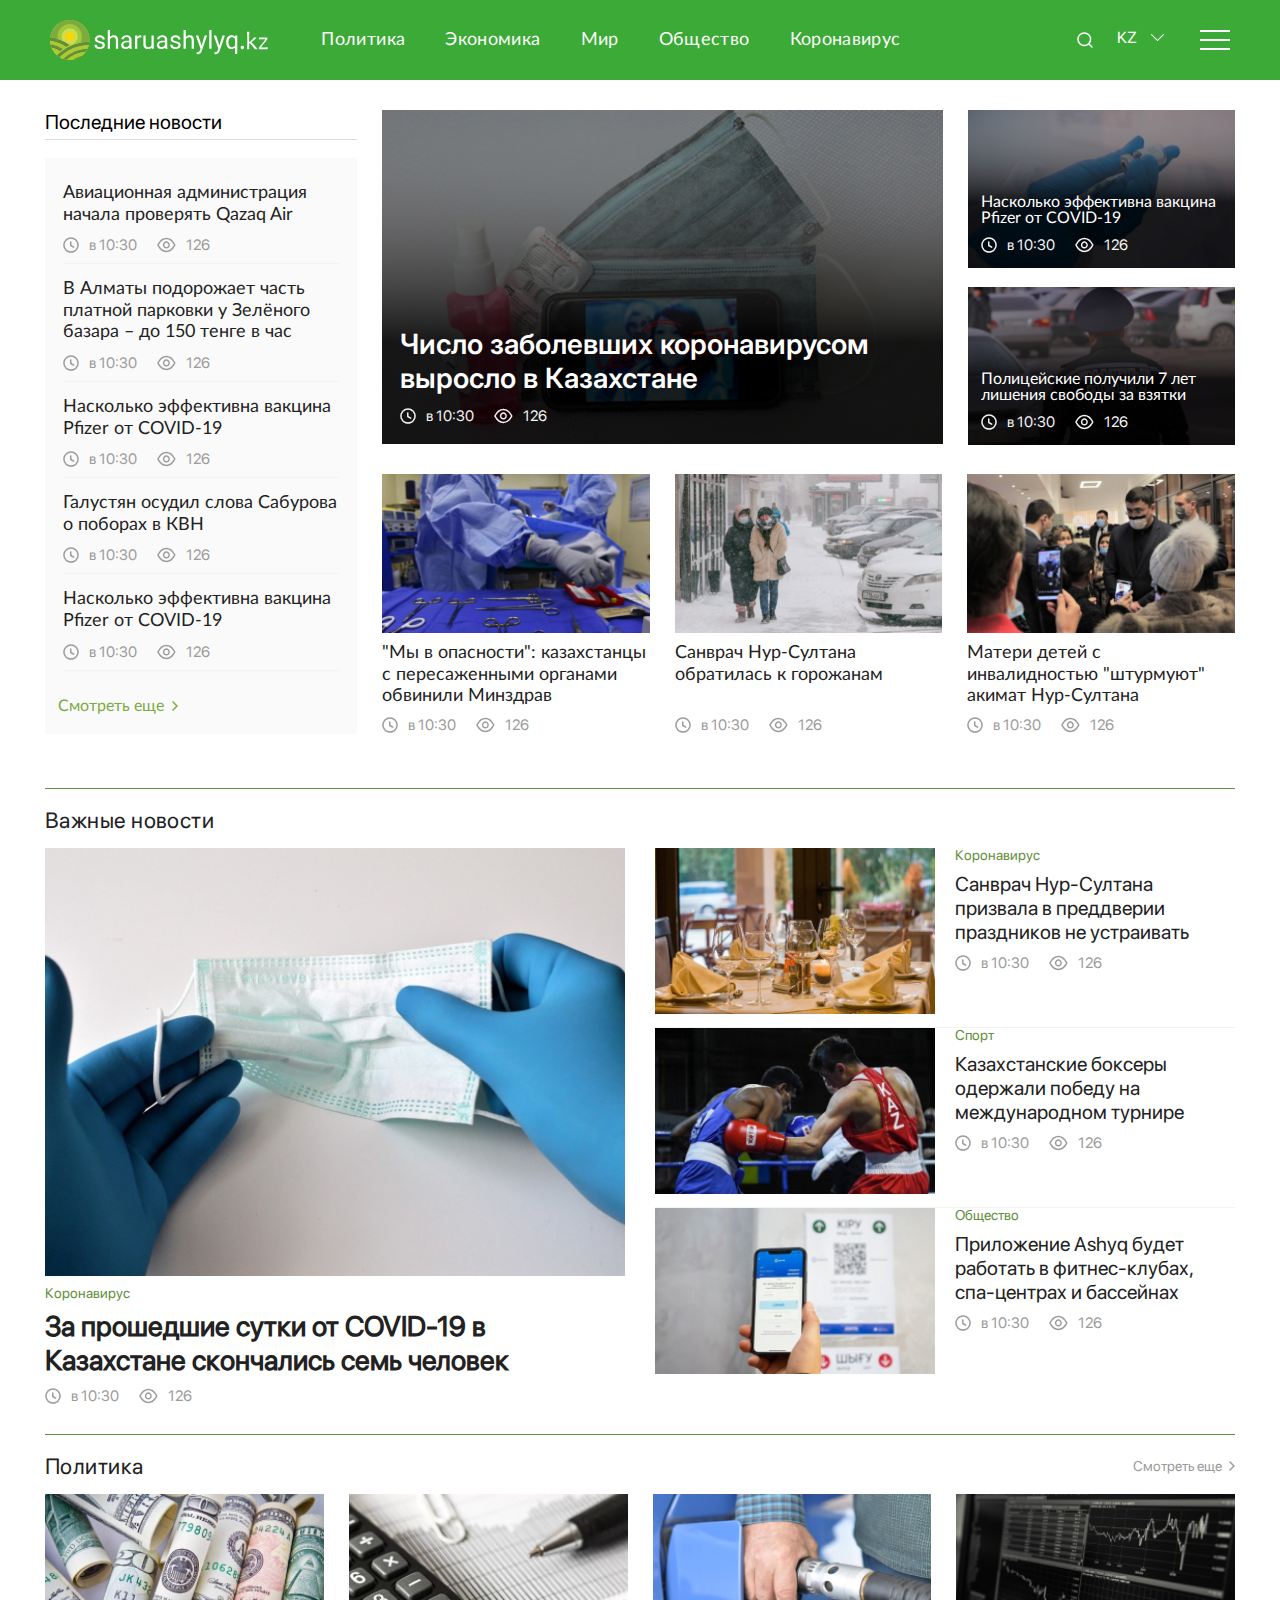
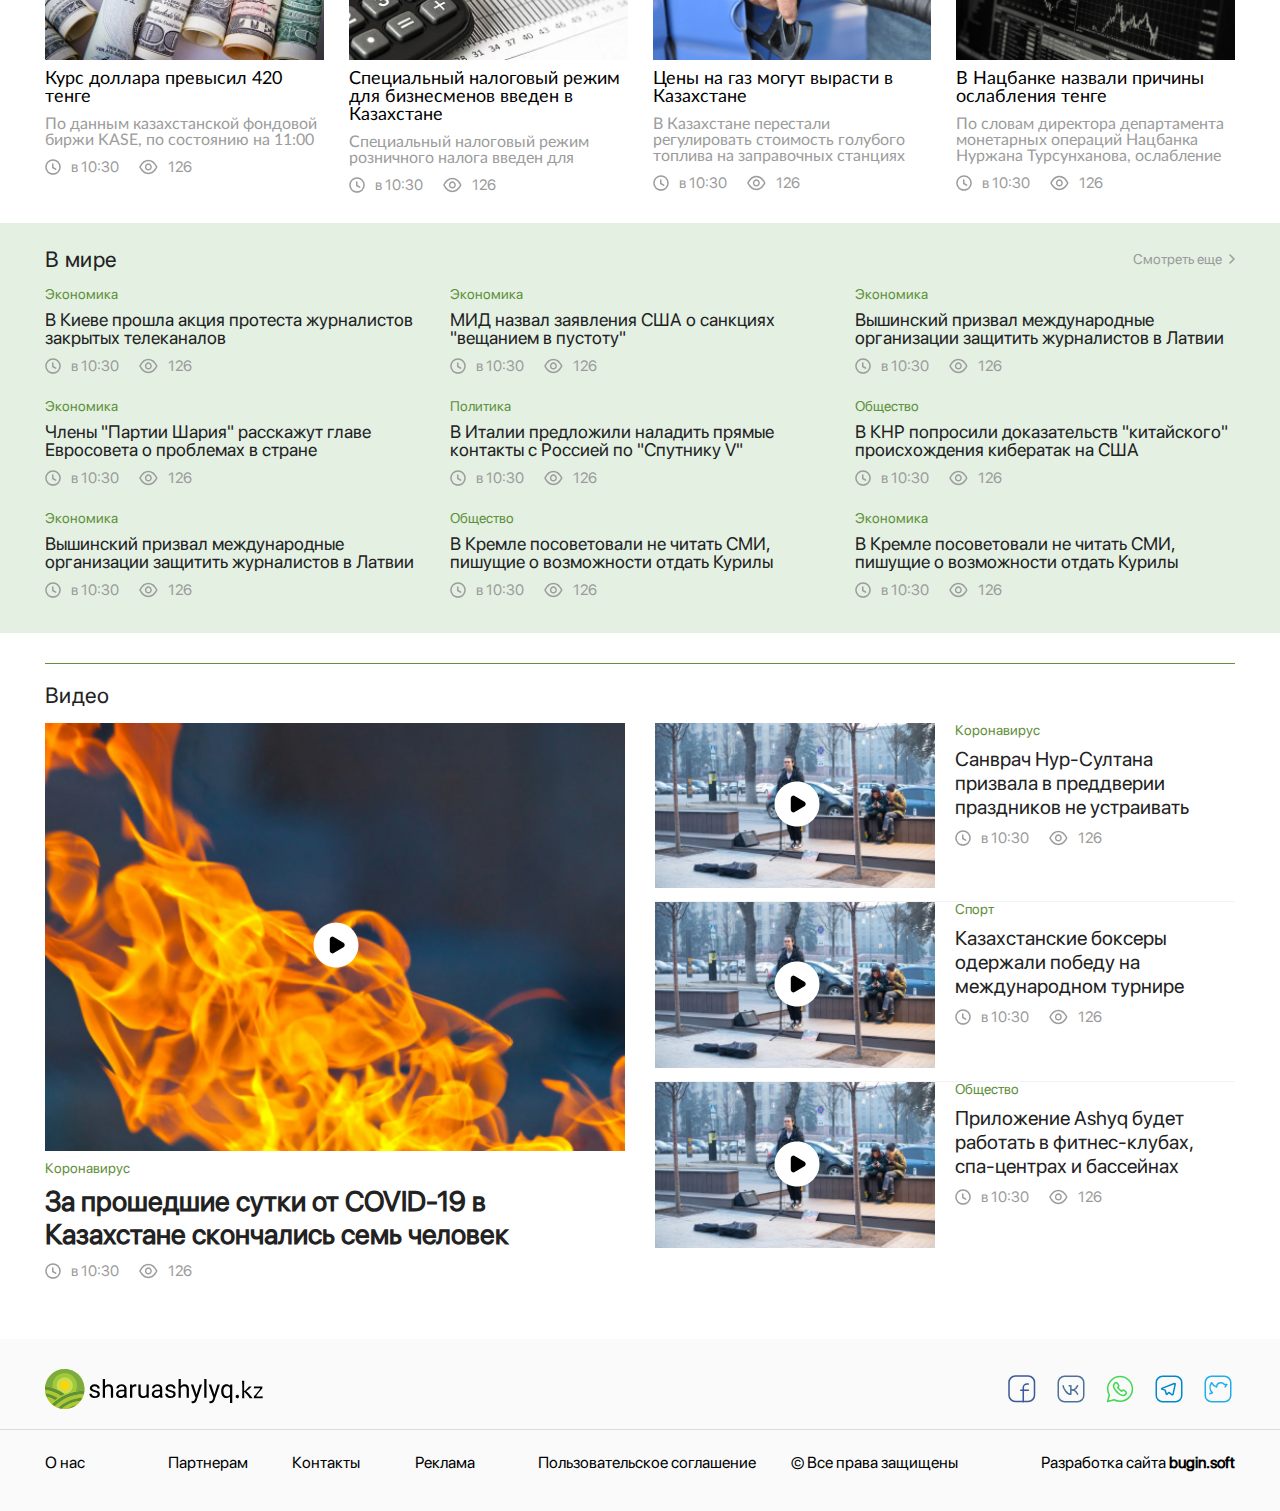
==== commit b889bc01: "single__news page done" ====
--- a/index.html
+++ b/index.html
@@ -22,7 +22,7 @@
     <header class="header">
   <div class="header__container">
     <div class="header__body">
-      <a href="#" class="header__logo">
+      <a href="index.html" class="header__logo">
         <img src="img/logo/logo.svg" alt="" />
       </a>
 
@@ -31,7 +31,12 @@
           <ul class="header__list">
             <div class="header__list__links">
               <li>
-                <a href="" class="header__link">Политика</a>
+                <a
+                  target="__blank"
+                  href="main__rubric.html"
+                  class="header__link"
+                  >Политика</a
+                >
               </li>
               <li>
                 <a href="" class="header__link">Экономика</a>
@@ -125,7 +130,12 @@
 
             <div class="header__list__links">
               <li>
-                <a href="" class="header__link">Политика</a>
+                <a
+                  target="__blank"
+                  href="main__rubric.html"
+                  class="header__link"
+                  >Политика</a
+                >
               </li>
               <li>
                 <a href="" class="header__link">Спорт</a>
--- a/css/style.css
+++ b/css/style.css
@@ -1484,6 +1484,10 @@
     .footer__down__content {
       -ms-grid-columns: 2fr 2fr;
       grid-template-columns: 2fr 2fr; } }
+  @media (max-width: 420px) {
+    .footer__down__content {
+      -ms-grid-columns: 1fr;
+      grid-template-columns: 1fr; } }
 
 .footer__down__link {
   font-style: normal;
@@ -1492,7 +1496,10 @@
   line-height: 100%;
   color: #000000;
   margin: 0px 15px 10px 0px; }
-  @media (max-width: 767px) {
+  @media (min-width: 768px) {
+    .footer__down__link {
+      white-space: nowrap; } }
+  @media (max-width: 768px) {
     .footer__down__link {
       text-align: center;
       margin: 0px 0px 10px 0px; } }
@@ -1509,3 +1516,280 @@
   color: #000000; }
   .footer__down__bc__promo a span {
     font-weight: bold; }
+
+/*MAIN__RUBRIC*/
+.main__rubric {
+  padding: 105px 0px 0px 0px; }
+  @media (max-width: 991px) {
+    .main__rubric {
+      padding: 65px 0px 0px 0px; } }
+  .main__rubric .scroll__news {
+    min-width: 275px; }
+    @media (max-width: 991px) {
+      .main__rubric .scroll__news {
+        min-width: 265px; } }
+  .main__rubric .single__rubric__item .img img {
+    min-width: 130px;
+    max-height: 140px; }
+
+.main__rubric__block {
+  display: -webkit-box;
+  display: -ms-flexbox;
+  display: flex;
+  margin: 0px 0px 30px 0px; }
+  @media (max-width: 768px) {
+    .main__rubric__block {
+      -webkit-box-orient: vertical;
+      -webkit-box-direction: normal;
+      -ms-flex-direction: column;
+      flex-direction: column; } }
+
+.grid__container {
+  display: -ms-grid;
+  display: grid;
+  -ms-grid-columns: 1fr 1fr 1fr;
+  grid-template-columns: 1fr 1fr 1fr;
+  -webkit-column-gap: 25px;
+  column-gap: 25px;
+  row-gap: 20px; }
+  @media (max-width: 767px) {
+    .grid__container {
+      -ms-grid-columns: 1fr 1fr;
+      grid-template-columns: 1fr 1fr; } }
+  @media (max-width: 1200px) {
+    .grid__container {
+      -webkit-column-gap: 15px;
+      column-gap: 15px; } }
+  @media (max-width: 620px) {
+    .grid__container {
+      -ms-grid-columns: 1fr;
+      grid-template-columns: 1fr; } }
+
+.main__rubric__content {
+  display: -webkit-box;
+  display: -ms-flexbox;
+  display: flex;
+  -webkit-box-orient: vertical;
+  -webkit-box-direction: normal;
+  -ms-flex-direction: column;
+  flex-direction: column;
+  margin: 0px 25px 35px 0px;
+  -webkit-box-pack: justify;
+  -ms-flex-pack: justify;
+  justify-content: space-between;
+  -webkit-box-shadow: 0px 4px 6px rgba(0, 0, 0, 0.05);
+  box-shadow: 0px 4px 6px rgba(0, 0, 0, 0.05);
+  padding: 15px 20px 25px 20px; }
+  @media (max-width: 991px) {
+    .main__rubric__content {
+      margin: 0px 15px 35px 0px; } }
+  @media (max-width: 768px) {
+    .main__rubric__content {
+      margin: 0px 0px 35px 0px; } }
+  @media (max-width: 420px) {
+    .main__rubric__content {
+      padding: 15px 10px 25px 10px; } }
+
+.bread__crumps {
+  display: -webkit-box;
+  display: -ms-flexbox;
+  display: flex;
+  -ms-flex-wrap: wrap;
+  flex-wrap: wrap;
+  -webkit-box-align: center;
+  -ms-flex-align: center;
+  align-items: center;
+  margin: 0px 0px 25px 0px; }
+  .bread__crumps img {
+    margin: 0px 8px 0px 0px; }
+
+.bread__crumps__item {
+  font-weight: normal;
+  font-size: 14px;
+  line-height: 120%;
+  color: #000000;
+  margin: 0px 8px 0px 0px; }
+  .bread__crumps__item.active {
+    color: #5f903b; }
+
+.main__rubric__title {
+  font-style: normal;
+  font-weight: 500;
+  font-size: 30px;
+  line-height: 100%;
+  letter-spacing: 0.02em;
+  color: #000000;
+  margin: 0px 0px 17px 0px; }
+  @media (max-width: 420px) {
+    .main__rubric__title {
+      font-size: 18px; } }
+
+/*TABS*/
+.main__block__left__content__tabs {
+  display: -webkit-box;
+  display: -ms-flexbox;
+  display: flex;
+  -webkit-box-align: center;
+  -ms-flex-align: center;
+  align-items: center;
+  max-width: 500px;
+  font-size: 17px;
+  line-height: 20px;
+  display: flex;
+  align-items: center;
+  text-align: center;
+  color: #333333;
+  -webkit-transition: all ease 0.3s;
+  -o-transition: all ease 0.3s;
+  transition: all ease 0.3s;
+  margin: 30px 0px 0px 0px; }
+  .main__block__left__content__tabs .text {
+    display: -webkit-box;
+    display: -ms-flexbox;
+    display: flex;
+    -webkit-box-align: center;
+    -ms-flex-align: center;
+    align-items: center;
+    -webkit-box-pack: center;
+    -ms-flex-pack: center;
+    justify-content: center;
+    width: 100%;
+    height: 100%;
+    -webkit-transition: all ease 0.3s;
+    -o-transition: all ease 0.3s;
+    transition: all ease 0.3s;
+    color: #9c9c9c; }
+    .main__block__left__content__tabs .text:hover {
+      background: #3baa36;
+      -webkit-box-shadow: 0px 1px 2px rgba(0, 0, 0, 0.1);
+      box-shadow: 0px 1px 2px rgba(0, 0, 0, 0.1);
+      border-radius: 6px;
+      color: #fff; }
+    .main__block__left__content__tabs .text.active {
+      background: #3baa36;
+      -webkit-box-shadow: 0px 1px 2px rgba(0, 0, 0, 0.1);
+      box-shadow: 0px 1px 2px rgba(0, 0, 0, 0.1);
+      border-radius: 6px;
+      color: #fff; }
+    .main__block__left__content__tabs .text.arrow:hover {
+      background: #dbdbdb;
+      border-radius: 10px; }
+  .main__block__left__content__tabs .tabs__center {
+    display: -webkit-box;
+    display: -ms-flexbox;
+    display: flex;
+    -webkit-box-align: center;
+    -ms-flex-align: center;
+    align-items: center;
+    -webkit-box-pack: center;
+    -ms-flex-pack: center;
+    justify-content: center;
+    background: #fafafa;
+    -webkit-box-shadow: 0px 4px 4px rgba(0, 0, 0, 0.05);
+    box-shadow: 0px 4px 4px rgba(0, 0, 0, 0.05);
+    border-radius: 10px;
+    -ms-flex-wrap: wrap;
+    flex-wrap: wrap; }
+    .main__block__left__content__tabs .tabs__center .tabs__center__item {
+      -webkit-transition: all ease 0.3s;
+      -o-transition: all ease 0.3s;
+      transition: all ease 0.3s;
+      padding: 2px 2px;
+      width: 36px;
+      height: 36px; }
+
+/*single__news*/
+.single__news .main__rubric__title {
+  margin: 0px 0px 13px 0px; }
+
+.single__news .scroll__news__item__info.bb_reset {
+  margin: 0px 0px 10px 0px; }
+
+.single__news__content .img {
+  position: relative;
+  padding: 25%;
+  max-height: 400px;
+  margin: 0px 0px 17px 0px; }
+  .single__news__content .img img {
+    position: absolute;
+    top: 0;
+    left: 0;
+    width: 100%;
+    height: 100%;
+    -o-object-fit: cover;
+    object-fit: cover; }
+
+.single__news__text {
+  margin: 0px 0px 22px 0px; }
+  .single__news__text p {
+    font-style: normal;
+    font-weight: normal;
+    font-size: 18px;
+    line-height: 135%;
+    color: #000000;
+    width: 81%;
+    margin: 0px 0px 10px 0px; }
+    @media (max-width: 991px) {
+      .single__news__text p {
+        width: 100%; } }
+    @media (max-width: 767px) {
+      .single__news__text p {
+        margin: 0px 0px 6px 0px; } }
+
+.single__news__social {
+  display: -webkit-box;
+  display: -ms-flexbox;
+  display: flex;
+  -webkit-box-align: center;
+  -ms-flex-align: center;
+  align-items: center; }
+  .single__news__social p {
+    font-style: normal;
+    font-weight: 500;
+    font-size: 18px;
+    line-height: 130%;
+    color: #9c9c9c;
+    margin: 0px 13px 0px 0px; }
+    @media (max-width: 420px) {
+      .single__news__social p {
+        margin: 0px 7px 0px 0px; } }
+  .single__news__social .single__news__social__items {
+    display: -webkit-box;
+    display: -ms-flexbox;
+    display: flex;
+    -webkit-box-align: center;
+    -ms-flex-align: center;
+    align-items: center;
+    -ms-flex-wrap: wrap;
+    flex-wrap: wrap; }
+    .single__news__social .single__news__social__items a {
+      margin: 0px 17px 0px 0px;
+      display: block;
+      width: 34px;
+      height: 34px; }
+      @media (max-width: 420px) {
+        .single__news__social .single__news__social__items a {
+          margin: 0px 7px 0px 0px; } }
+      .single__news__social .single__news__social__items a:nth-child(1) {
+        background: url(../img/single__news/icons/Facebook__grey.svg) no-repeat; }
+        .single__news__social .single__news__social__items a:nth-child(1):hover {
+          background: url(../img/icons/Facebook.svg) no-repeat; }
+      .single__news__social .single__news__social__items a:nth-child(2) {
+        background: url(../img/single__news/icons/Vk__grey.svg) no-repeat; }
+        .single__news__social .single__news__social__items a:nth-child(2):hover {
+          background: url(../img/icons/Vk.svg) no-repeat; }
+      .single__news__social .single__news__social__items a:nth-child(3) {
+        background: url(../img/single__news/icons/WhatsApp__grey.svg) no-repeat; }
+        .single__news__social .single__news__social__items a:nth-child(3):hover {
+          background: url(../img/icons/WhatsApp.svg) no-repeat; }
+      .single__news__social .single__news__social__items a:nth-child(4) {
+        background: url(../img/single__news/icons/Telegram__grey.svg) no-repeat; }
+        .single__news__social .single__news__social__items a:nth-child(4):hover {
+          background: url(../img/icons/Telegram.svg) no-repeat; }
+      .single__news__social .single__news__social__items a:nth-child(5) {
+        background: url(../img/single__news/icons/Twitter__grey.svg) no-repeat; }
+        .single__news__social .single__news__social__items a:nth-child(5):hover {
+          background: url(../img/icons/Twitter.svg) no-repeat; }
+      .single__news__social .single__news__social__items a img {
+        width: 100%;
+        height: 100%; }
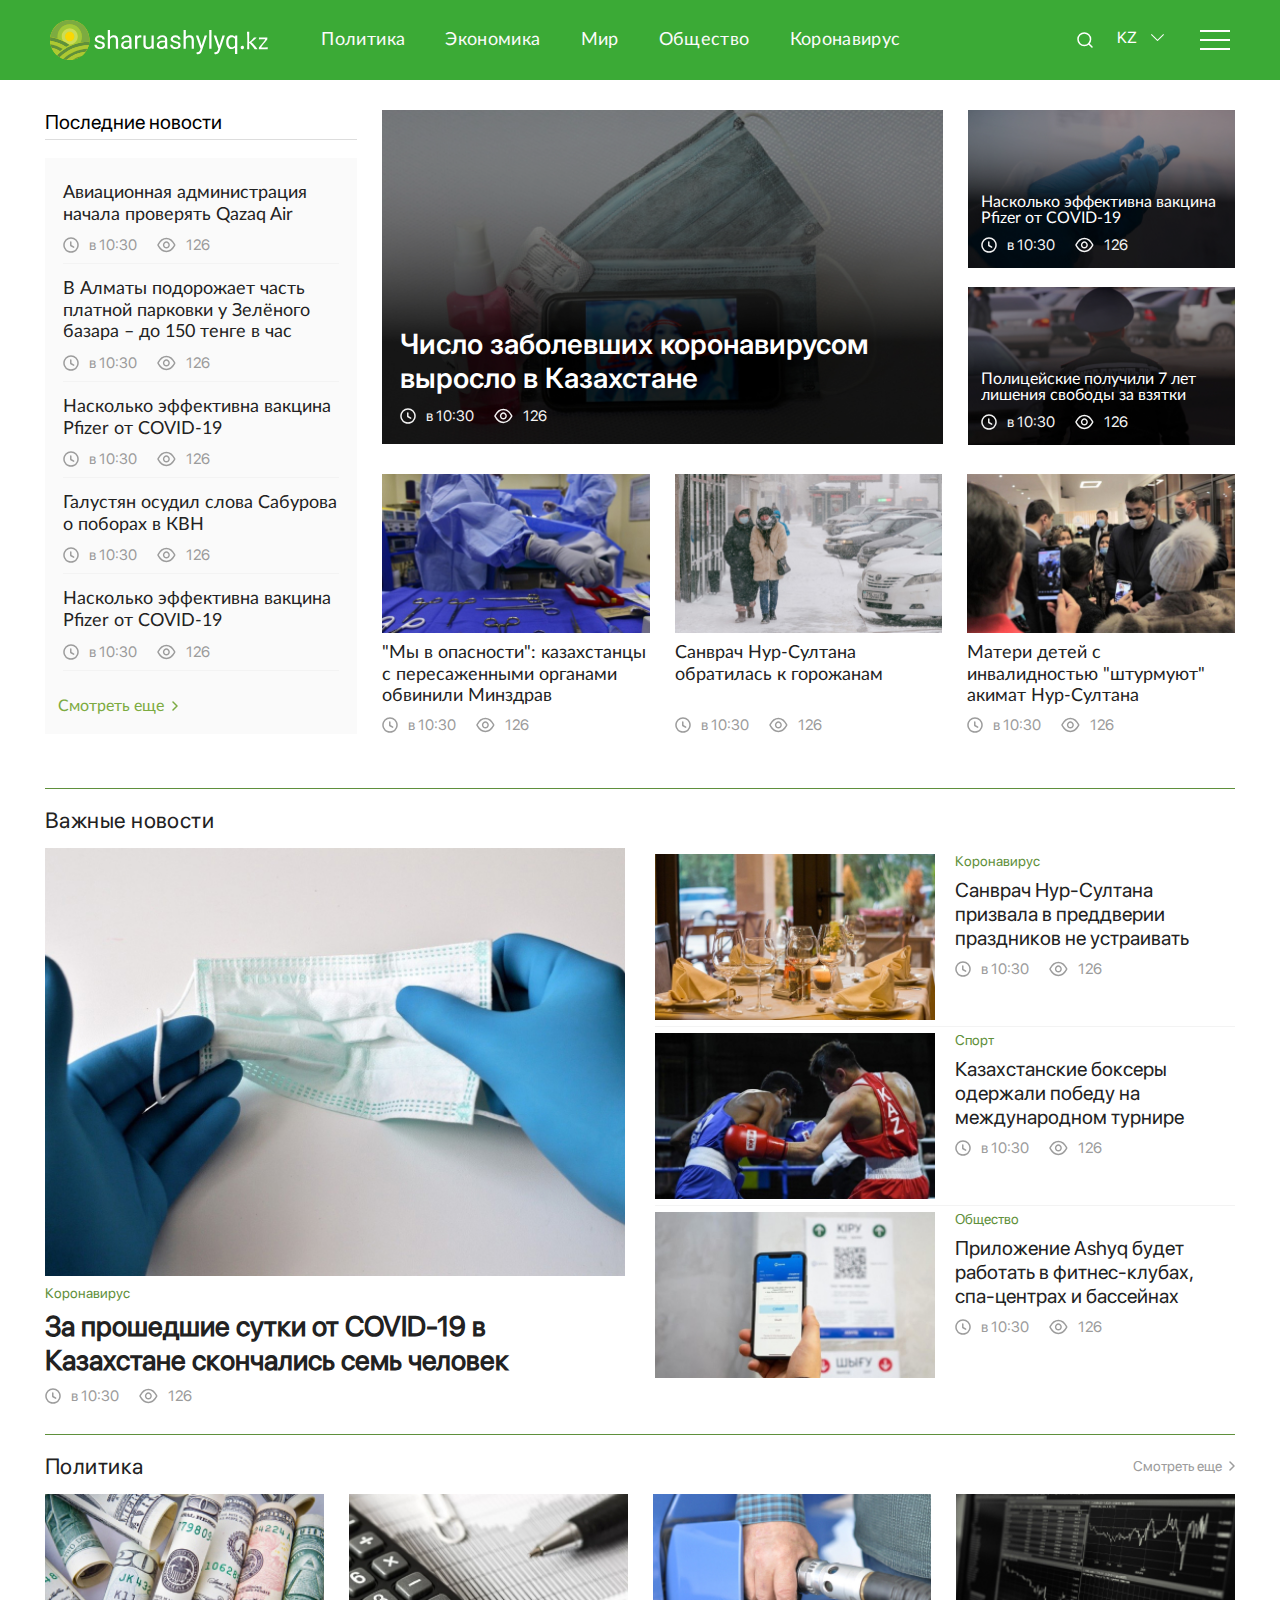
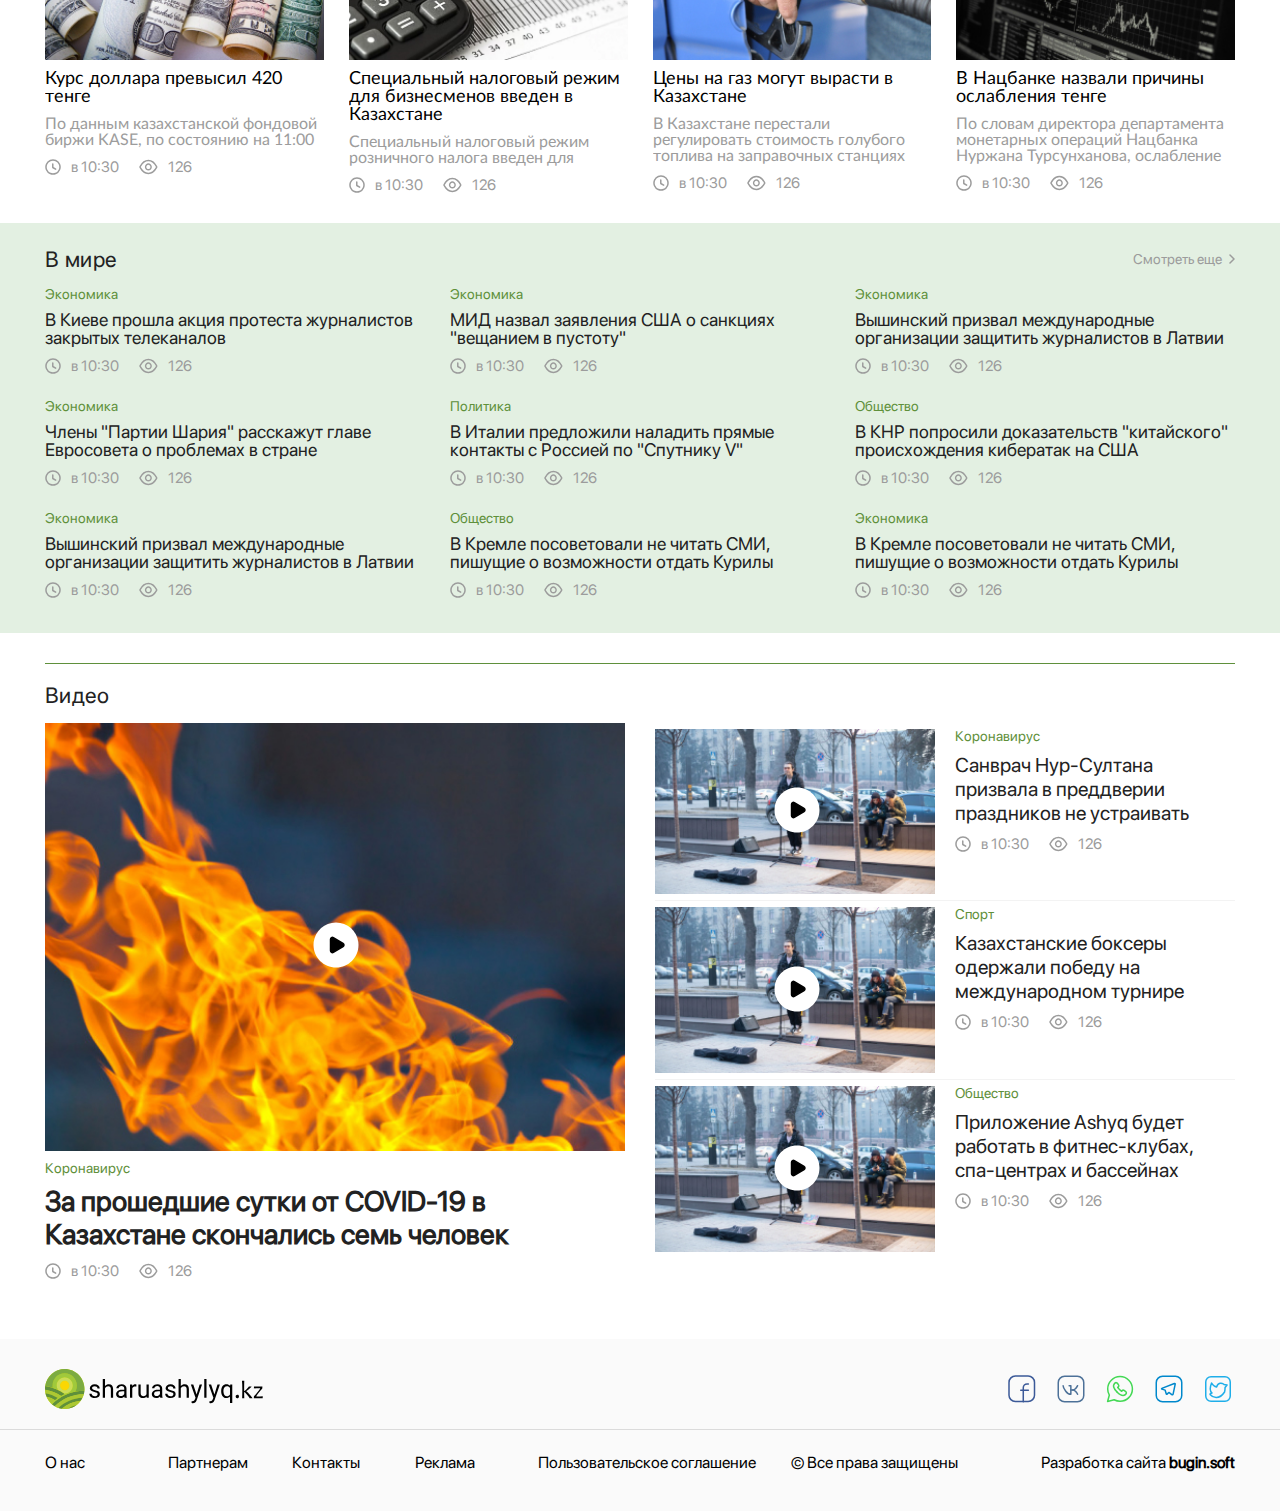
==== commit a7523f16: "icon mod" ====
--- a/index.html
+++ b/index.html
@@ -123,7 +123,7 @@
             <div class="site__info">
               <ul>
                 <li><a href="">О проекте</a></li>
-                <li><a href="">Контакты</a></li>
+                <li><a href="contacts.html">Контакты</a></li>
                 <li><a href="">Реклама</a></li>
               </ul>
             </div>
@@ -1206,19 +1206,19 @@
         </div>
         <div class="footer__up__social">
           <a href="" class="social__item">
-            <img src="/img/icons/Facebook.svg" alt="" />
+            <img src="img/icons/Facebook.svg" alt="" />
           </a>
           <a href="" class="social__item">
-            <img src="/img/icons/Vk.svg" alt="" />
+            <img src="img/icons/Vk.svg" alt="" />
           </a>
           <a href="" class="social__item">
-            <img src="/img/icons/WhatsApp.svg" alt="" />
+            <img src="img/icons/WhatsApp.svg" alt="" />
           </a>
           <a href="" class="social__item">
-            <img src="/img/icons/Telegram.svg" alt="" />
+            <img src="img/icons/Telegram.svg" alt="" />
           </a>
           <a href="" class="social__item">
-            <img src="/img/icons/Twitter.svg" alt="" />
+            <img src="img/icons/Twitter.svg" alt="" />
           </a>
         </div>
       </div>
@@ -1227,9 +1227,9 @@
   <div class="container">
     <div class="footer__down">
       <div class="footer__down__content">
-        <a href="" class="footer__down__link"> О нас </a>
+        <a href="about__us.html" class="footer__down__link"> О нас </a>
         <a href="" class="footer__down__link"> Партнерам </a>
-        <a href="" class="footer__down__link"> Контакты </a>
+        <a href="contacts.html" class="footer__down__link"> Контакты </a>
         <a href="" class="footer__down__link"> Реклама </a>
         <a href="" class="footer__down__link"> Пользовательское соглашение </a>
         <a href="" class="footer__down__link"> © Все права защищены </a>
@@ -1238,9 +1238,8 @@
         <a href="">
           Разработка сайта
           <span>bugin.soft</span>
-        </a>
-      </div>
-    </div>
+        </a    
+    </div> 
   </div>
 </footer>
 
--- a/css/style.css
+++ b/css/style.css
@@ -249,11 +249,10 @@
     background-color: #00000056; }
   @media (max-width: 480px) {
     .header__menu {
-      width: 335px;
+      width: 100%;
       padding: 18px 10px 20px 17px; } }
   @media (max-width: 400px) {
     .header__menu {
-      width: 300px;
       padding: 18px 10px 20px 17px; } }
 
 .cross {
@@ -626,6 +625,12 @@
     @media (max-width: 480px) {
       .header__menu__logo_cross .logo__img {
         margin: 0px 30px 0px 0px; } }
+  @media (max-width: 480px) {
+    .header__menu__logo_cross {
+      width: 100%;
+      -webkit-box-pack: justify;
+      -ms-flex-pack: justify;
+      justify-content: space-between; } }
 
 .site__info {
   margin: 0px 0px 35px 0px; }
@@ -1102,7 +1107,8 @@
   row-gap: 20px;
   -webkit-column-gap: 20px;
   column-gap: 20px;
-  padding: 0px 0px 13px 0px;
+  padding: 0px 0px 6px 0px;
+  margin: 6px 0px 0px 0px;
   border-bottom: 1.5px solid #f3f3f3; }
   .block__2__right__item a {
     width: 100%; }
@@ -1504,25 +1510,26 @@
       text-align: center;
       margin: 0px 0px 10px 0px; } }
 
-@media (max-width: 767px) {
-  .footer__down__bc__promo {
-    margin: 17px 0px 0px 0px; } }
-
-.footer__down__bc__promo a {
-  font-style: normal;
-  font-weight: normal;
-  font-size: 16px;
-  line-height: 100%;
-  color: #000000; }
-  .footer__down__bc__promo a span {
-    font-weight: bold; }
+.footer__down__bc__promo {
+  text-align: end; }
+  @media (max-width: 767px) {
+    .footer__down__bc__promo {
+      margin: 17px 0px 0px 0px; } }
+  .footer__down__bc__promo a {
+    font-style: normal;
+    font-weight: normal;
+    font-size: 16px;
+    line-height: 100%;
+    color: #000000; }
+    .footer__down__bc__promo a span {
+      font-weight: bold; }
 
 /*MAIN__RUBRIC*/
 .main__rubric {
   padding: 105px 0px 0px 0px; }
   @media (max-width: 991px) {
     .main__rubric {
-      padding: 65px 0px 0px 0px; } }
+      padding: 50px 0px 0px 0px; } }
   .main__rubric .scroll__news {
     min-width: 275px; }
     @media (max-width: 991px) {
@@ -1536,7 +1543,8 @@
   display: -webkit-box;
   display: -ms-flexbox;
   display: flex;
-  margin: 0px 0px 30px 0px; }
+  margin: 0px 0px 20px 0px;
+  border-bottom: 1px solid #5f903b; }
   @media (max-width: 768px) {
     .main__rubric__block {
       -webkit-box-orient: vertical;
@@ -1576,10 +1584,7 @@
   margin: 0px 25px 35px 0px;
   -webkit-box-pack: justify;
   -ms-flex-pack: justify;
-  justify-content: space-between;
-  -webkit-box-shadow: 0px 4px 6px rgba(0, 0, 0, 0.05);
-  box-shadow: 0px 4px 6px rgba(0, 0, 0, 0.05);
-  padding: 15px 20px 25px 20px; }
+  justify-content: space-between; }
   @media (max-width: 991px) {
     .main__rubric__content {
       margin: 0px 15px 35px 0px; } }
@@ -1699,6 +1704,14 @@
       height: 36px; }
 
 /*single__news*/
+.single__news .main__rubric__content {
+  padding: 15px 20px 25px 20px;
+  -webkit-box-shadow: 0px 4px 6px rgba(0, 0, 0, 0.05);
+  box-shadow: 0px 4px 6px rgba(0, 0, 0, 0.05); }
+  @media (max-width: 420px) {
+    .single__news .main__rubric__content {
+      padding: 15px 10px 25px 10px; } }
+
 .single__news .main__rubric__title {
   margin: 0px 0px 13px 0px; }
 
@@ -1727,7 +1740,7 @@
     font-size: 18px;
     line-height: 135%;
     color: #000000;
-    width: 81%;
+    width: 84%;
     margin: 0px 0px 10px 0px; }
     @media (max-width: 991px) {
       .single__news__text p {
@@ -1793,3 +1806,72 @@
       .single__news__social .single__news__social__items a img {
         width: 100%;
         height: 100%; }
+
+/*CONTACTS*/
+.contacts {
+  margin: 105px 0px 0px 0px; }
+  @media (max-width: 991px) {
+    .contacts {
+      margin: 70px 0px 0px 0px; } }
+
+.contacts__title {
+  font-weight: 600;
+  font-size: 30px;
+  line-height: 120%;
+  color: #000000;
+  margin: 0px 0px 25px 0px; }
+
+.contacts__back {
+  background: url(../img/contacts/contacts__background.jpg) no-repeat center;
+  background-size: cover;
+  padding: 70px 0px; }
+
+.contacts__block {
+  background: #ffffff;
+  border-radius: 16px;
+  padding: 35px 30px 35px 30px;
+  max-width: 370px;
+  max-height: 275px; }
+
+.contacts__item {
+  display: -webkit-box;
+  display: -ms-flexbox;
+  display: flex;
+  margin: 0px 0px 25px 0px; }
+  .contacts__item .img {
+    margin: 0px 7px 0px 0px; }
+  .contacts__item .text {
+    font-style: normal;
+    font-weight: normal;
+    font-size: 16px;
+    line-height: 120%;
+    color: #000000; }
+    .contacts__item .text p {
+      font-size: 15px; }
+    .contacts__item .text span {
+      font-weight: bold; }
+
+/*ABOUT__US*/
+.about__us {
+  margin: 0px 0px 45px 0px; }
+  .about__us .contacts__title {
+    margin: 0px 0px 14px 0px; }
+  .about__us .about__us__subtitle {
+    font-style: normal;
+    font-weight: 500;
+    font-size: 22px;
+    line-height: 120%;
+    color: #000000;
+    margin: 0px 0px 10px 0px; }
+
+.about__us__content p {
+  font-style: normal;
+  font-weight: normal;
+  font-size: 18px;
+  line-height: 120%;
+  color: #000000;
+  max-width: 770px;
+  margin: 0px 0px 13px 0px; }
+  @media (max-width: 420px) {
+    .about__us__content p {
+      margin: 0px 0px 8px 0px; } }
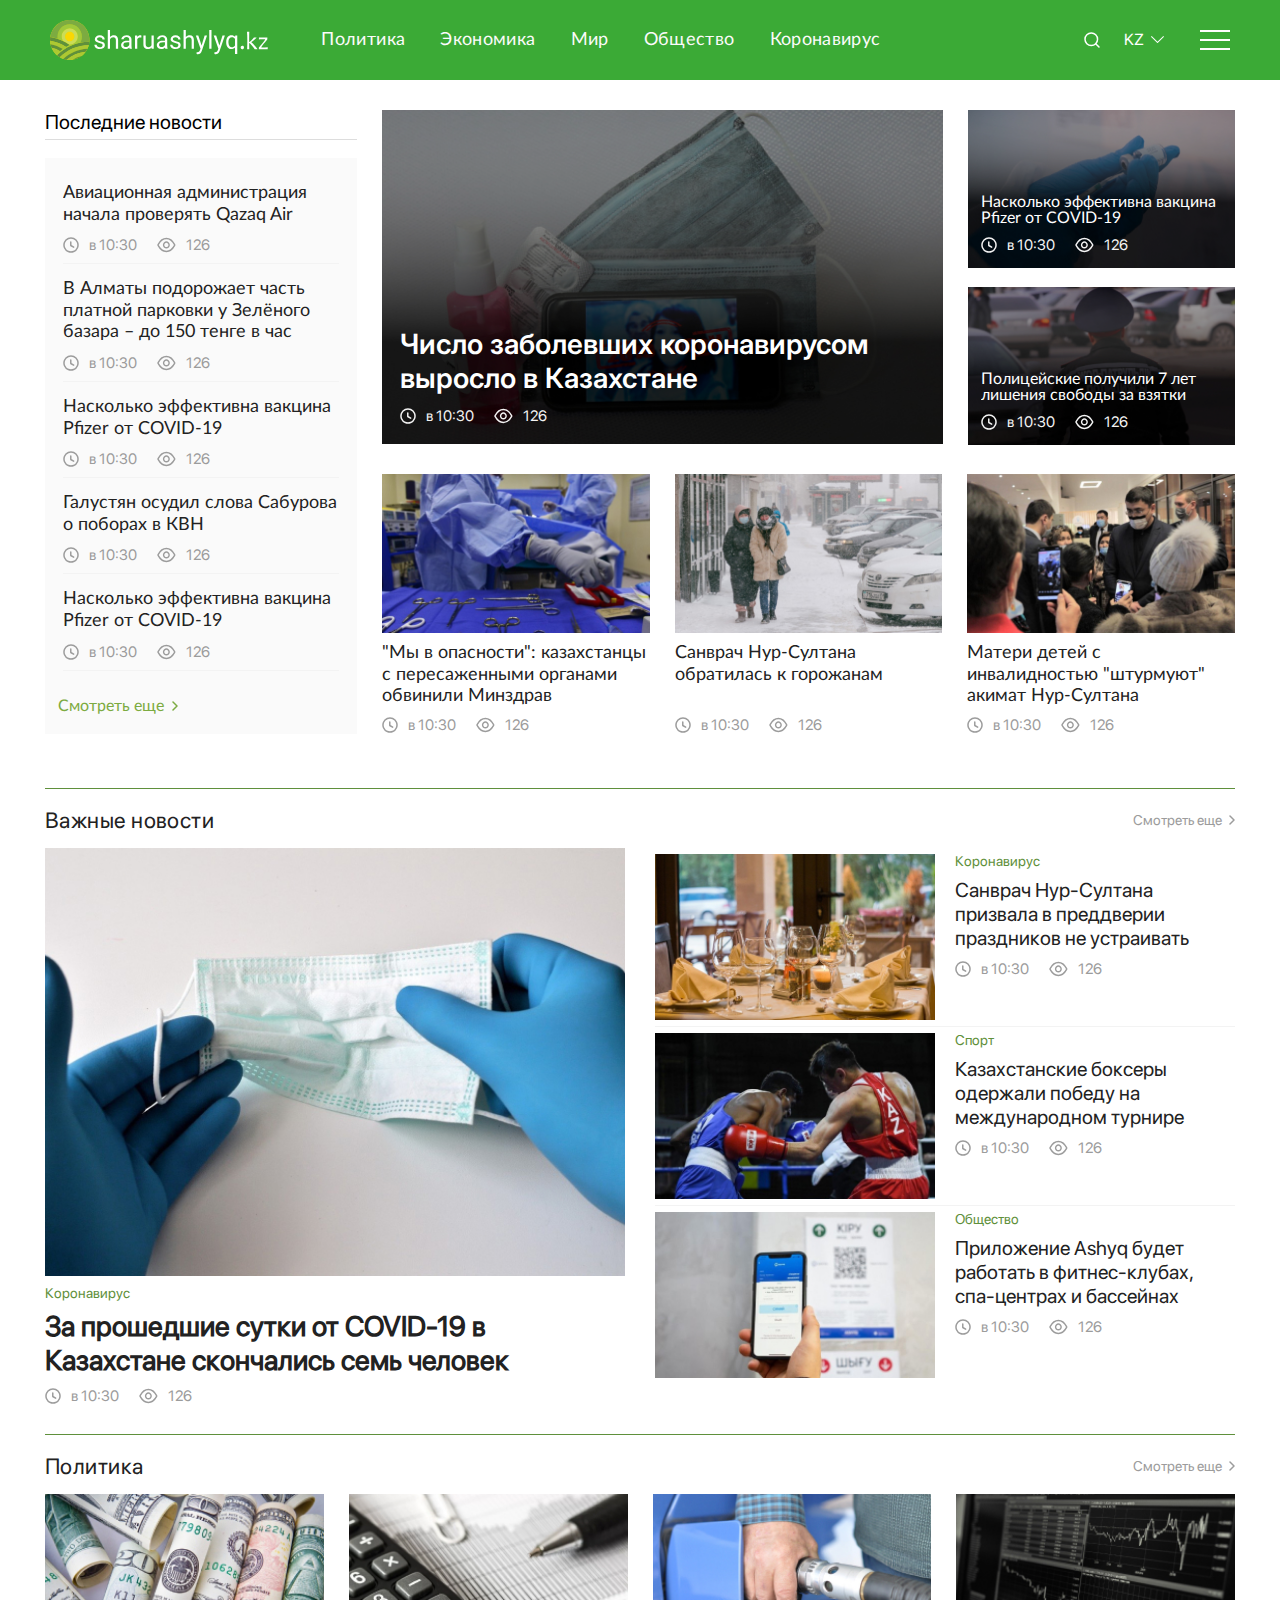
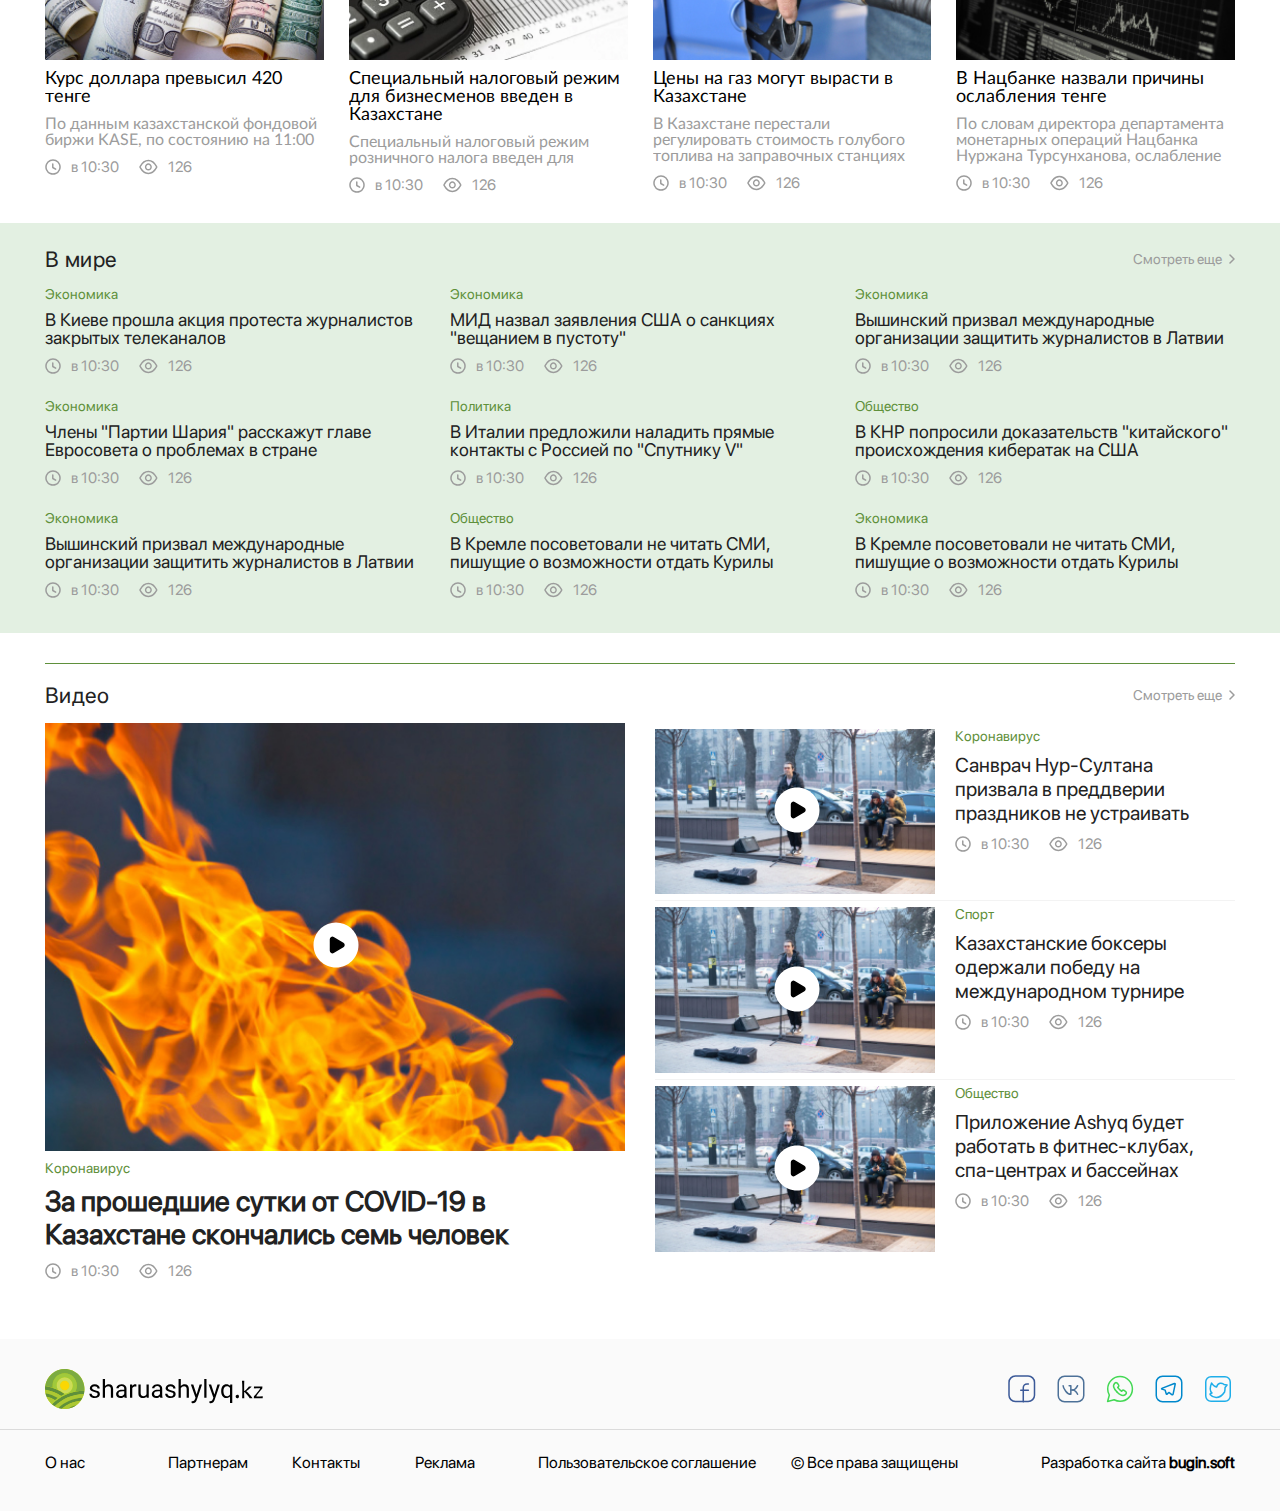
==== commit 237654ed: "apprived project" ====
--- a/index.html
+++ b/index.html
@@ -683,7 +683,12 @@
 
     <div class="block__2">
       <div class="container">
-        <a href="" class="block__2__tittle">Важные новости</a>
+        <div class="single__rubric__title">
+          <a class="title" href="">Важные новости</a>
+          <a href="" class="link"
+            >Смотреть еще <img src="img/block__3/icons/arrow_right.svg" alt=""
+          /></a>
+        </div>
         <div class="block__2__content">
           <div class="block__2__left">
             <div class="img">
@@ -1072,7 +1077,13 @@
       <div class="block__2">
         <div class="container">
           <div class="block__4__content">
-            <a href="" class="block__2__tittle">Видео</a>
+            <div class="single__rubric__title">
+              <a class="title" href="">Видео</a>
+              <a href="" class="link"
+                >Смотреть еще
+                <img src="img/block__3/icons/arrow_right.svg" alt=""
+              /></a>
+            </div>
             <div class="block__2__content">
               <div class="block__2__left">
                 <a href="">
--- a/css/style.css
+++ b/css/style.css
@@ -187,7 +187,7 @@
 
 .header__list li {
   list-style: none;
-  margin: 0px 40px 0px 0px; }
+  margin: 0px 35px 0px 0px; }
   @media (max-width: 1200px) {
     .header__list li {
       margin: 0px 5px 0px 20px; } }
@@ -217,14 +217,17 @@
     .sing__lang__adapted {
       display: -webkit-box;
       display: -ms-flexbox;
-      display: flex; } }
+      display: flex;
+      -webkit-box-align: center;
+      -ms-flex-align: center;
+      align-items: center; } }
 
 .header__menu.active {
   right: 0; }
 
 .header__menu {
   position: fixed;
-  right: -100%;
+  right: -104%;
   top: 0;
   width: 400px;
   height: 100%;
@@ -235,7 +238,7 @@
   background-color: #fff;
   -webkit-box-shadow: -2px 0px 13px #00000059;
   box-shadow: -2px 0px 13px #00000059;
-  padding: 27px 10px 20px 25px;
+  padding: 20px 10px 20px 25px;
   z-index: 3;
   scrollbar-color: #00000056 #fff;
   /* «цвет ползунка» «цвет полосы скроллбара» */
@@ -247,13 +250,16 @@
     width: 5px;
     height: 10px;
     background-color: #00000056; }
+  @media (max-width: 991px) {
+    .header__menu {
+      padding: 12px 10px 20px 16px; } }
   @media (max-width: 480px) {
     .header__menu {
       width: 100%;
-      padding: 18px 10px 20px 17px; } }
+      padding: 12px 10px 20px 16px; } }
   @media (max-width: 400px) {
     .header__menu {
-      padding: 18px 10px 20px 17px; } }
+      padding: 12px 10px 20px 16px; } }
 
 .cross {
   cursor: pointer;
@@ -377,7 +383,7 @@
   -webkit-box-align: center;
   -ms-flex-align: center;
   align-items: center;
-  margin: 0px 10px 5px 10px;
+  margin: 0px 10px 0px 10px;
   cursor: pointer; }
 
 .drop__language {
@@ -402,7 +408,7 @@
     font-size: 16px;
     line-height: 120%;
     color: #fff;
-    width: 48px; }
+    width: 41px; }
   @media (max-width: 991px) {
     .drop__language {
       font-size: 15px; } }
@@ -521,24 +527,34 @@
   cursor: pointer; }
 
 .search__header {
-  background-color: #3baa36;
-  color: #fff;
+  background-color: #fff;
+  color: #929292;
+  border-radius: 3px;
   border-bottom: 1px solid #fff;
-  padding: 5px 10px 1px 3px;
-  margin: 0px 12px 0px 0px;
-  width: 90px; }
+  padding: 5px 10px 3px 5px;
+  margin: 0px 4px 0px 0px;
+  width: 150px; }
+  @media (max-width: 1200px) {
+    .search__header {
+      width: 145px; } }
+  @media (max-width: 1045px) {
+    .search__header {
+      width: 123px; } }
+  @media (max-width: 991px) {
+    .search__header {
+      width: 150px; } }
 
 .search__header::-webkit-input-placeholder {
-  color: #fff; }
+  color: #929292; }
 
 .search__header:-ms-input-placeholder {
-  color: #fff; }
+  color: #929292; }
 
 .search__header::-ms-input-placeholder {
-  color: #fff; }
+  color: #929292; }
 
 .search__header::placeholder {
-  color: #fff; }
+  color: #929292; }
 
 @media (max-width: 991px) {
   header .header__menu__singin .sing_in {
@@ -560,7 +576,10 @@
 .lang__singin {
   display: -webkit-box;
   display: -ms-flexbox;
-  display: flex; }
+  display: flex;
+  -webkit-box-align: center;
+  -ms-flex-align: center;
+  align-items: center; }
 
 .header__content {
   display: -webkit-box;
@@ -620,8 +639,19 @@
   justify-content: flex-start;
   width: 70%;
   margin: 0px 0px 25px 0px; }
+  @media (max-width: 420px) {
+    .header__menu__logo_cross {
+      margin: 0px 0px 20px 0px; } }
   .header__menu__logo_cross .logo__img {
     margin: 0px 50px 0px 0px; }
+    .header__menu__logo_cross .logo__img img {
+      max-width: 100%;
+      min-width: 189px; }
+      @media (max-width: 480px) {
+        .header__menu__logo_cross .logo__img img {
+          min-width: unset;
+          max-width: 177px;
+          min-width: 177px; } }
     @media (max-width: 480px) {
       .header__menu__logo_cross .logo__img {
         margin: 0px 30px 0px 0px; } }
@@ -761,9 +791,17 @@
     margin: 0px 0px 10px 0px;
     -webkit-transition: all ease 0.3s;
     -o-transition: all ease 0.3s;
-    transition: all ease 0.3s; }
+    transition: all ease 0.3s;
+    overflow: hidden; }
     .scroll__news__item a:hover {
       color: #5f903b; }
+    @media (max-width: 768px) {
+      .scroll__news__item a {
+        font-size: 16px;
+        max-height: 38px; } }
+    @media (max-width: 420px) {
+      .scroll__news__item a {
+        font-size: 15px; } }
 
 .scroll__news__item__info {
   display: -webkit-box;
@@ -776,6 +814,9 @@
   color: #9c9c9c;
   border-bottom: 1.5px solid #f3f3f3;
   padding: 0px 0px 9px 0px; }
+  @media (max-width: 420px) {
+    .scroll__news__item__info {
+      font-size: 13px; } }
   .scroll__news__item__info.bb_reset {
     border-bottom: unset; }
   .scroll__news__item__info.sub p {
@@ -1057,7 +1098,10 @@
     font-size: 20px; }
     @media (max-width: 420px) {
       .main__news__slider .faund__right__content.main a {
-        font-size: 17px; } }
+        font-size: 16px; } }
+    @media (max-width: 768px) {
+      .main__news__slider .faund__right__content.main a {
+        font-size: 16px; } }
   .main__news__slider .faund__right__content.main a {
     max-height: 75px; }
   .main__news__slider .faund__right:active .img::after {
@@ -1068,7 +1112,7 @@
   padding: 20px 0px 0px 0px; }
   @media (max-width: 420px) {
     .block__2 {
-      padding: 20px 0px 15px 0px; } }
+      padding: 20px 0px 7px 0px; } }
 
 .block__2__tittle {
   display: block;
@@ -1169,10 +1213,14 @@
   margin: 0px 0px 10px 0px;
   max-height: 72px;
   overflow: hidden; }
+  @media (max-width: 768px) {
+    .block__right__2__text {
+      font-size: 18px;
+      max-height: 70px; } }
   @media (max-width: 420px) {
     .block__right__2__text {
-      font-size: 18px;
-      max-height: 66px; } }
+      font-size: 15px;
+      max-height: 56px; } }
 
 .block__2__left .img {
   margin: 0px 0px 10px 0px; }
@@ -1198,10 +1246,15 @@
     margin: 0px 0px 10px 0px;
     max-height: 70px;
     overflow: hidden; }
+    @media (max-width: 768px) {
+      .block__2__left__content .block__2__text {
+        font-size: 22px;
+        max-height: 54px; } }
     @media (max-width: 420px) {
       .block__2__left__content .block__2__text {
-        font-size: 25px;
-        margin: 0px 0px 5px 0px; } }
+        font-size: 17px;
+        margin: 0px 0px 5px 0px;
+        max-height: 43px; } }
 
 .single__rubric {
   padding: 20px 0px 20px 0px; }
@@ -1282,6 +1335,11 @@
     column-gap: 10px;
     row-gap: 10px; } }
 
+@media (max-width: 420px) {
+  .single__rubric__item a {
+    -ms-grid-columns: 1fr 2fr;
+    grid-template-columns: 1fr 2fr; } }
+
 .single__rubric__text {
   font-style: normal;
   font-weight: 500;
@@ -1291,10 +1349,14 @@
   margin: 0px 0px 10px 0px;
   max-height: 54px;
   overflow: hidden; }
+  @media (max-width: 768px) {
+    .single__rubric__text {
+      font-size: 17px;
+      max-height: 52px; } }
   @media (max-width: 420px) {
     .single__rubric__text {
-      font-size: 17px;
-      max-height: 34px;
+      font-size: 15px;
+      max-height: 31px;
       margin: 0px 0px 7px 0px; } }
 
 .single__rubric__subtext {
@@ -1306,10 +1368,14 @@
   margin: 0px 0px 10px 0px;
   max-height: 48px;
   overflow: hidden; }
+  @media (max-width: 768px) {
+    .single__rubric__subtext {
+      font-size: 15px;
+      max-height: 46px; } }
   @media (max-width: 420px) {
     .single__rubric__subtext {
-      font-size: 15px;
-      max-height: 32px;
+      font-size: 13px;
+      max-height: 26px;
       margin: 0px 0px 7px 0px; } }
 
 .fulscreen__block {
@@ -1381,9 +1447,16 @@
     padding: 0px 5px 0px 0px;
     max-height: 37px;
     overflow: hidden; }
+    @media (max-width: 420px) {
+      .fulscreen__block__item .content__text {
+        font-size: 15px;
+        max-height: 31px; } }
 
 .block__4 {
   margin: 0px 0px 30px 0px; }
+  @media (max-width: 767px) {
+    .block__4 {
+      margin: 0px 0px 3px 0px; } }
 
 .block__4__content {
   border-top: 1px solid #5f903b;
